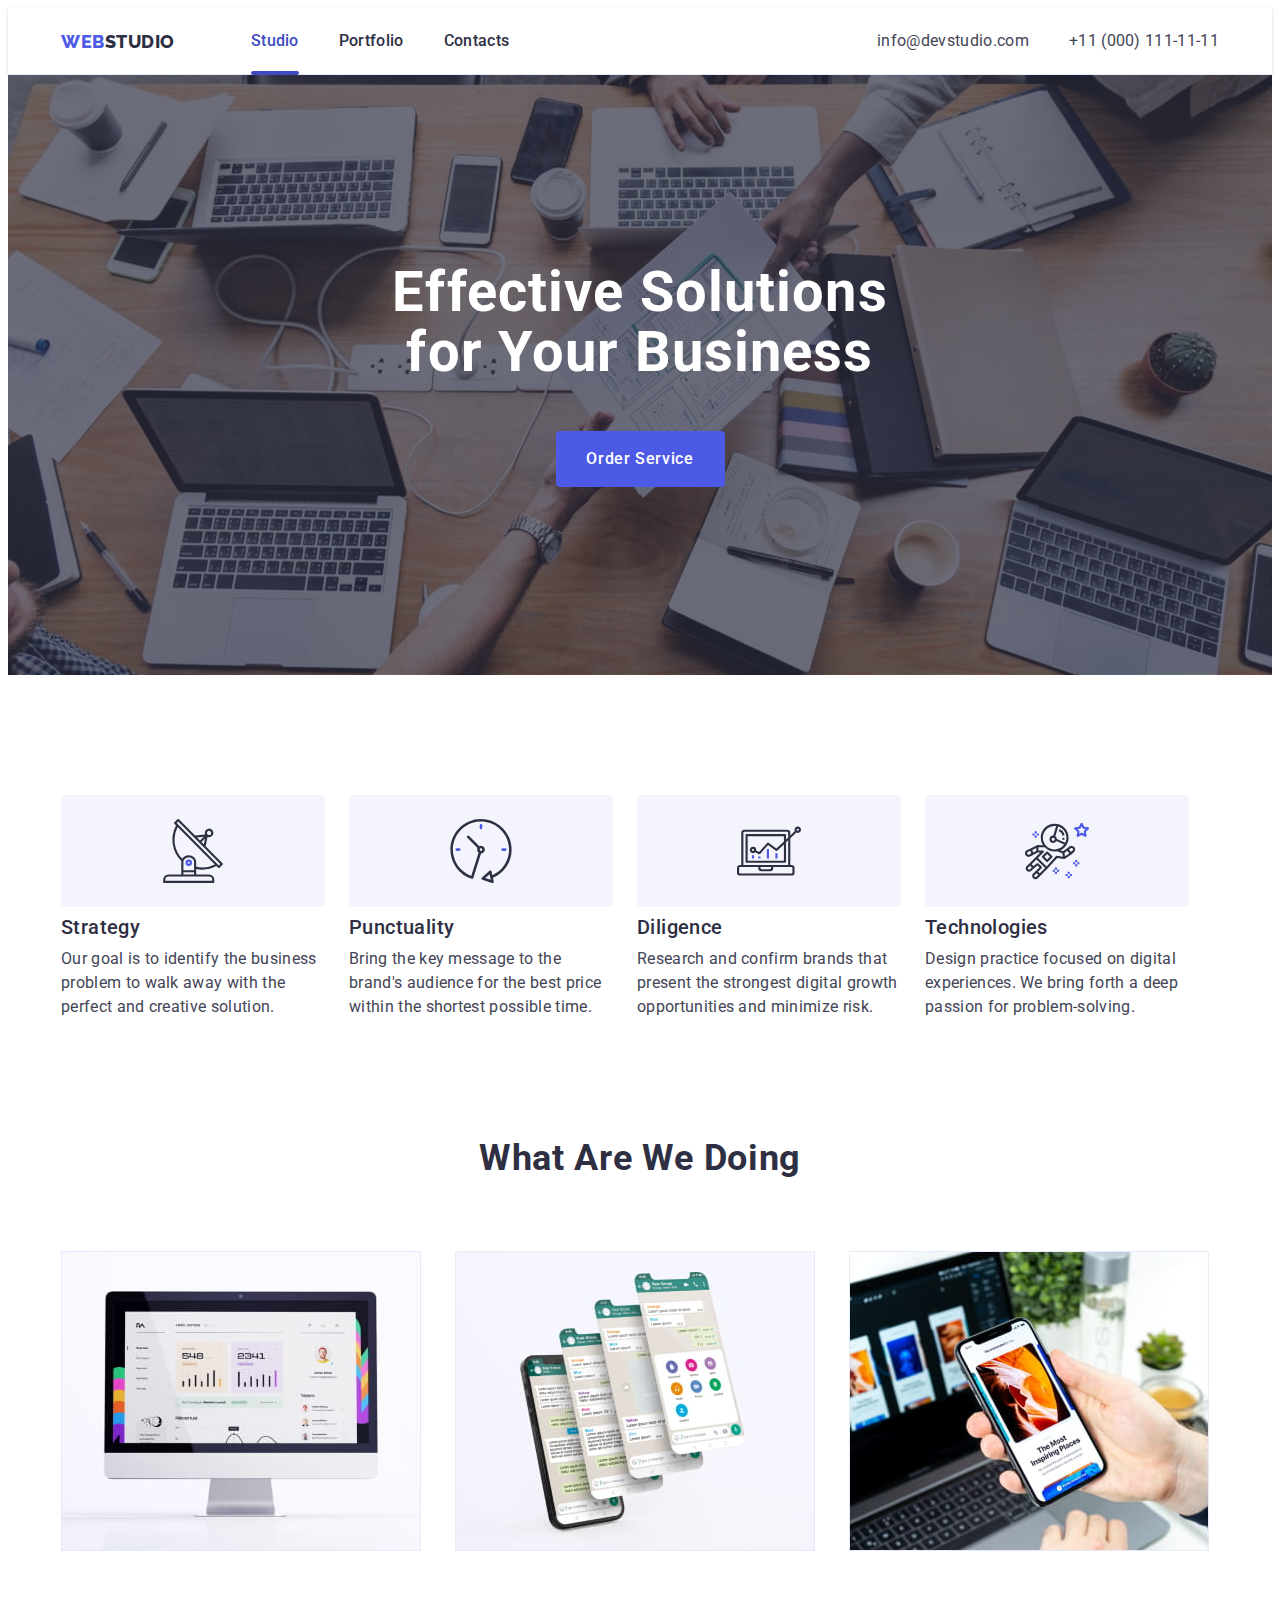
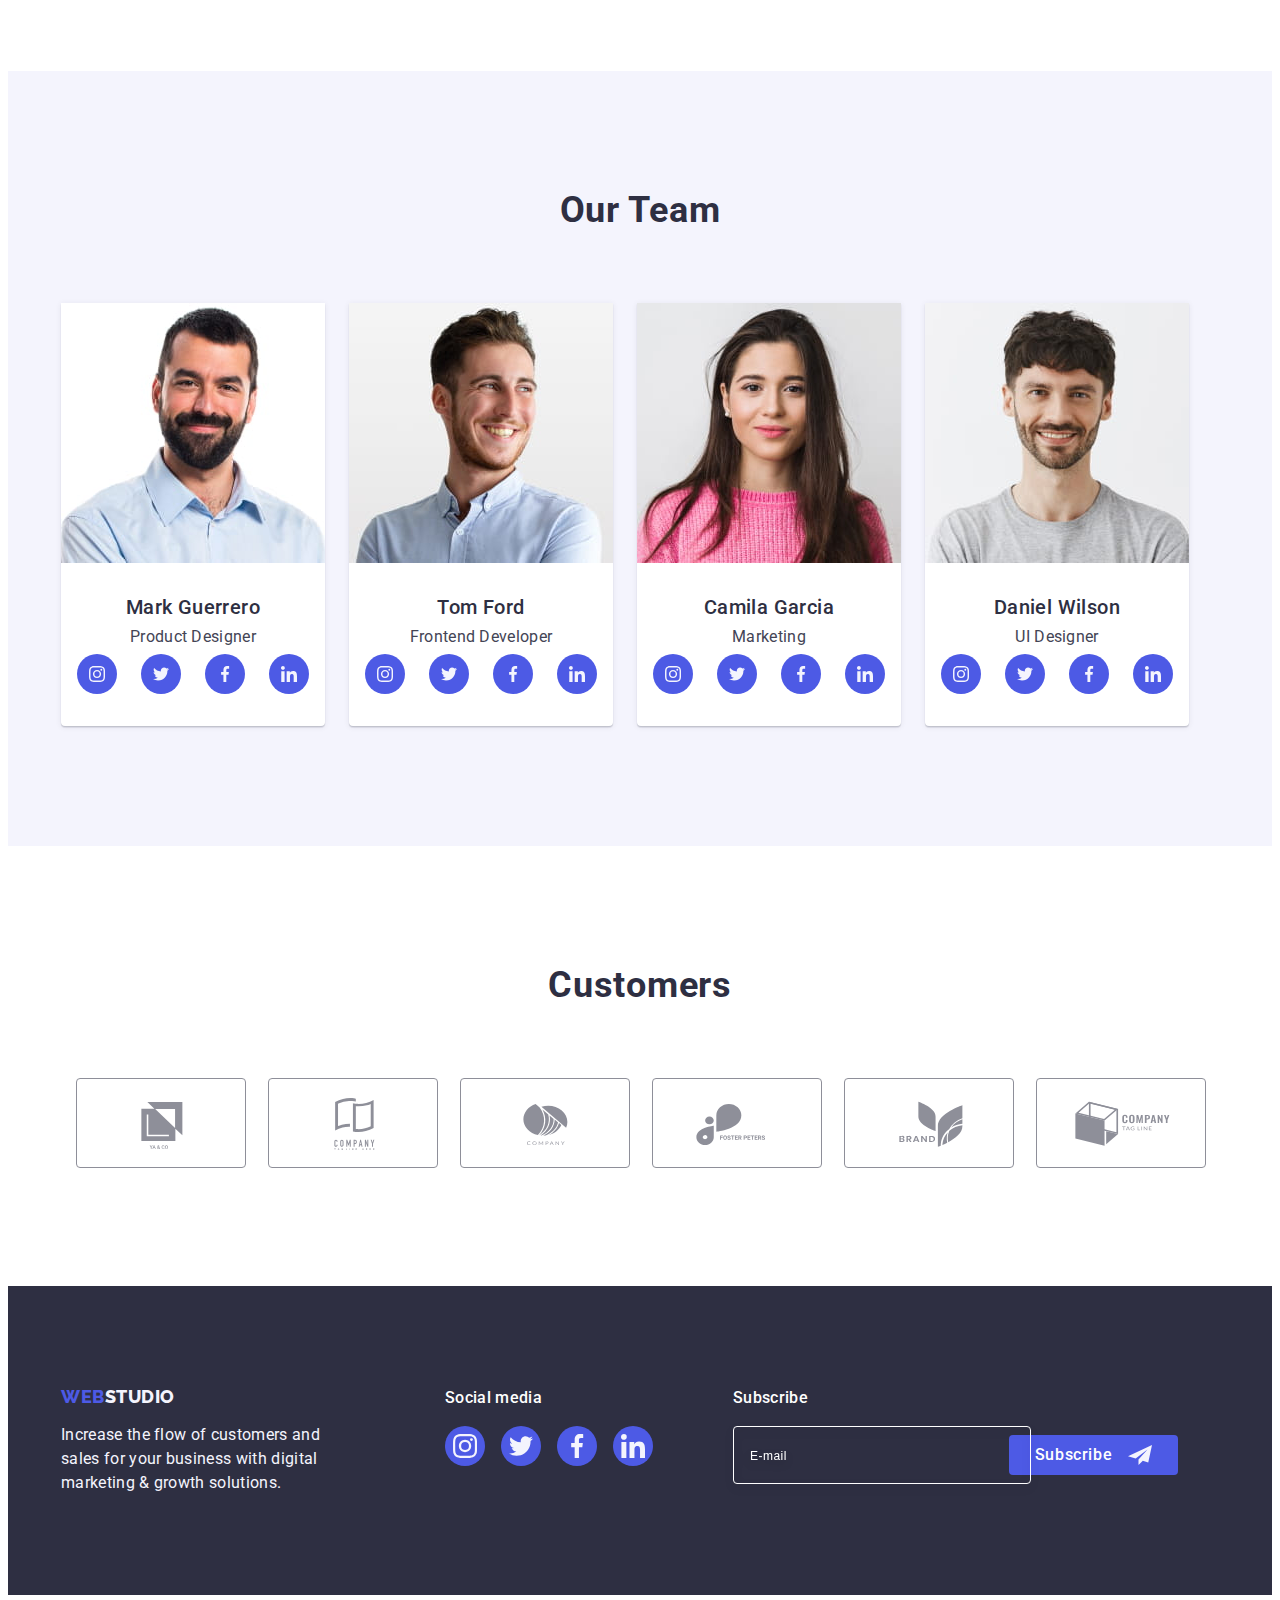
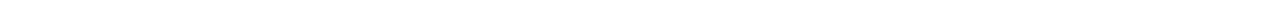
==== index.html @ 71e2ec41 "Initial commit" ====
<!DOCTYPE html>
<html lang="en">
  <head>
    <meta charset="UTF-8" />
    <meta http-equiv="X-UA-Compatible" content="IE=edge" />
    <meta name="viewport" content="width=device-width, initial-scale=1.0" />
    <title>Effective Solutions for Your Business</title>
    <link
      rel="stylesheet"
      href="https://cdnjs.cloudflare.com/ajax/libs/modern-normalize/1.1.0/modern-normalize.min.css"
      integrity="sha512-wpPYUAdjBVSE4KJnH1VR1HeZfpl1ub8YT/NKx4PuQ5NmX2tKuGu6U/JRp5y+Y8XG2tV+wKQpNHVUX03MfMFn9Q=="
      crossorigin="anonymous"
      referrerpolicy="no-referrer"
    />
    <!-- Font styles -->
    <link rel="preconnect" href="https://fonts.googleapis.com" />
    <link rel="preconnect" href="https://fonts.gstatic.com" crossorigin />
    <link
      href="https://fonts.googleapis.com/css2?family=Raleway:wght@800&family=Roboto:wght@400;500;700;900&display=swap"
      rel="stylesheet"
    />
    <!-- Custom styles -->
    <link rel="stylesheet" href="./css/styles.css" />
  </head>
  <body>
    <!-- Header section -->
    <header class="header-page">
      <div class="container site-nav">
        <nav class="header-nav">
          <a href="./index.html" class="header-nav-logo logo link"
            >Web<span class="logo-part">Studio</span></a
          >
          <ul class="header-nav-menu list">
            <li class="item header-nav-item">
              <a href="./index.html" class="active link unit-menu">Studio</a>
            </li>
            <li class="item">
              <a href="./portfolio.html" class="link unit-menu">Portfolio</a>
            </li>
            <li class="item">
              <a href="" class="link unit-menu">Contacts</a>
            </li>
          </ul>
        </nav>
        <address class="unit-info">
          <ul class="list adr-list">
            <li class="item">
              <a href="mailto:info@devstudio.com" class="link unit unit-info-item"
                >info@devstudio.com</a
              >
            </li>
            <li class="item">
              <a href="tel:+110001111111" class="link unit unit-info-item">+11 (000) 111-11-11</a>
            </li>
          </ul>
        </address>
      </div>
    </header>
    <main>
      <!-- Hero section -->
      <section class="hero">
        <div class="container">
          <h1 class="main-header">Effective Solutions for Your Business</h1>
          <button type="button" class="main-btn" data-modal-open>Order Service</button>
        </div>
      </section>
      <!-- Benefits section -->
      <section class="benefits">
        <div class="container">
          <h2 class="subtitle visually-hidden"> Our benefits </h2>
          <ul class="list benefits-list">
            <li class="item">
              <div class="features-box">
                <svg class="benefits-logo" width="64" height="64">
                  <use href="./images/icons.svg#antenna"></use>
                </svg>
              </div>
              <h3 class="benefits-title">Strategy</h3>
              <p class="benefit-unit">
                Our goal is to identify the business problem to walk away with the perfect and
                creative solution.
              </p>
            </li>
            <li class="item">
              <div class="features-box">
                <svg class="benefits-logo" width="64" height="64">
                  <use href="./images/icons.svg#clock"></use>
                </svg>
              </div>
              <h3 class="benefits-title">Punctuality</h3>
              <p class="benefit-unit">
                Bring the key message to the brand's audience for the best price within the shortest
                possible time.
              </p>
            </li>
            <li class="item">
              <div class="features-box">
                <svg class="benefits-logo" width="64" height="64">
                  <use href="./images/icons.svg#diagram"></use>
                </svg>
              </div>
              <h3 class="benefits-title">Diligence</h3>
              <p class="benefit-unit">
                Research and confirm brands that present the strongest digital growth opportunities
                and minimize risk.
              </p>
            </li>
            <li class="item">
              <div class="features-box">
                <svg class="benefits-logo" width="64" height="64">
                  <use href="./images/icons.svg#astronaut"></use>
                </svg>
              </div>
              <h3 class="benefits-title">Technologies</h3>
              <p class="benefit-unit">
                Design practice focused on digital experiences. We bring forth a deep passion for
                problem-solving.
              </p>
            </li>
          </ul>
        </div>
      </section>
      <!-- About section -->
      <section class="about">
        <div class="container">
          <h2 class="subtitle">What are we doing</h2>
          <ul class="list about-list">
            <li class="item">
              <img src="./images/about_section/img1.jpg" alt="Monoblock" width="360" height="300" />
            </li>
            <li class="item">
              <img src="./images/about_section/img2.jpg" alt="Phone" width="360" height="300" />
            </li>
            <li class="item">
              <img src="./images/about_section/img3.jpg" alt="Notebook" width="360" height="300" />
            </li>
          </ul>
        </div>
      </section>
      <!-- Team section -->
      <section class="team">
        <div class="container">
          <h2 class="subtitle">Our Team</h2>
          <ul class="list team-list">
            <li class="team-item">
              <img src="./images/our_team/img1.jpg" alt="Mark Guerrero" width="264" height="260" />
              <div class="team-card">
                <h3 class="photo-name">Mark Guerrero</h3>
                <p class="photo-desc-team">Product Designer</p>
                <ul class="social-list list">
                  <li class="socials-item">
                    <a
                      class="socials-link link"
                      href="https://www.instagram.com/"
                      target="_blank"
                      rel="noopener noreferrer"
                      aria-label="Instagram"
                    >
                      <svg class="team-social-icon" width="16" height="16">
                        <use href="./images/icons.svg#instagram"></use>
                      </svg>
                    </a>
                  </li>
                  <li class="socials-item">
                    <a
                      class="socials-link link"
                      href="https://twitter.com/"
                      target="_blank"
                      rel="noopener noreferrer"
                      aria-label="Twitter"
                    >
                      <svg class="team-social-icon" width="16" height="16">
                        <use href="./images/icons.svg#twitter"></use>
                      </svg>
                    </a>
                  </li>
                  <li class="socials-item">
                    <a
                      class="socials-link link"
                      href="https://www.facebook.com/"
                      target="_blank"
                      rel="noopener noreferrer"
                      aria-label="Facebook"
                    >
                      <svg class="team-social-icon" width="16" height="16">
                        <use href="./images/icons.svg#facebook"></use>
                      </svg>
                    </a>
                  </li>
                  <li class="socials-item">
                    <a
                      class="socials-link link"
                      href="https://www.linkedin.com/"
                      target="_blank"
                      rel="noopener noreferrer"
                      aria-label="Linkedin"
                    >
                      <svg class="team-social-icon" width="16" height="16">
                        <use href="./images/icons.svg#linkedin"></use>
                      </svg>
                    </a>
                  </li>
                </ul>
              </div>
            </li>
            <li class="team-item">
              <img src="./images/our_team/img2.jpg" alt="Tom Ford" width="264" height="260" />
              <div class="team-card">
                <h3 class="photo-name">Tom Ford</h3>
                <p class="photo-desc-team">Frontend Developer</p>
                <ul class="social-list list">
                  <li class="socials-item">
                    <a
                      class="socials-link link"
                      href="https://www.instagram.com/"
                      target="_blank"
                      rel="noopener noreferrer"
                      aria-label="Instagram"
                    >
                      <svg class="team-social-icon" width="16" height="16">
                        <use href="./images/icons.svg#instagram"></use>
                      </svg>
                    </a>
                  </li>
                  <li class="socials-item">
                    <a
                      class="socials-link link"
                      href="https://twitter.com/"
                      target="_blank"
                      rel="noopener noreferrer"
                      aria-label="Twitter"
                    >
                      <svg class="team-social-icon" width="16" height="16">
                        <use href="./images/icons.svg#twitter"></use>
                      </svg>
                    </a>
                  </li>
                  <li class="socials-item">
                    <a
                      class="socials-link link"
                      href="https://www.facebook.com/"
                      target="_blank"
                      rel="noopener noreferrer"
                      aria-label="Facebook"
                    >
                      <svg class="team-social-icon" width="16" height="16">
                        <use href="./images/icons.svg#facebook"></use>
                      </svg>
                    </a>
                  </li>
                  <li class="socials-item">
                    <a
                      class="socials-link link"
                      href="https://www.linkedin.com/"
                      target="_blank"
                      rel="noopener noreferrer"
                      aria-label="Linkedin"
                    >
                      <svg class="team-social-icon" width="16" height="16">
                        <use href="./images/icons.svg#linkedin"></use>
                      </svg>
                    </a>
                  </li>
                </ul>
              </div>
            </li>
            <li class="team-item">
              <img src="./images/our_team/img3.jpg" alt="amila Garcia" width="264" height="260" />
              <div class="team-card">
                <h3 class="photo-name">Camila Garcia</h3>
                <p class="photo-desc-team">Marketing</p>
                <ul class="social-list list">
                  <li class="socials-item">
                    <a
                      class="socials-link link"
                      href="https://www.instagram.com/"
                      target="_blank"
                      rel="noopener noreferrer"
                      aria-label="Instagram"
                    >
                      <svg class="team-social-icon" width="16" height="16">
                        <use href="./images/icons.svg#instagram"></use>
                      </svg>
                    </a>
                  </li>
                  <li class="socials-item">
                    <a
                      class="socials-link link"
                      href="https://twitter.com/"
                      target="_blank"
                      rel="noopener noreferrer"
                      aria-label="Twitter"
                    >
                      <svg class="team-social-icon" width="16" height="16">
                        <use href="./images/icons.svg#twitter"></use>
                      </svg>
                    </a>
                  </li>
                  <li class="socials-item">
                    <a
                      class="socials-link link"
                      href="https://www.facebook.com/"
                      target="_blank"
                      rel="noopener noreferrer"
                      aria-label="Facebook"
                    >
                      <svg class="team-social-icon" width="16" height="16">
                        <use href="./images/icons.svg#facebook"></use>
                      </svg>
                    </a>
                  </li>
                  <li class="socials-item">
                    <a
                      class="socials-link link"
                      href="https://www.linkedin.com/"
                      target="_blank"
                      rel="noopener noreferrer"
                      aria-label="Linkedin"
                    >
                      <svg class="team-social-icon" width="16" height="16">
                        <use href="./images/icons.svg#linkedin"></use>
                      </svg>
                    </a>
                  </li>
                </ul>
              </div>
            </li>
            <li class="team-item">
              <img src="./images/our_team/img4.jpg" alt="Daniel Wilson" width="264" height="260" />
              <div class="team-card">
                <h3 class="photo-name">Daniel Wilson</h3>
                <p class="photo-desc-team">UI Designer</p>
                <ul class="social-list list">
                  <li class="socials-item">
                    <a
                      class="socials-link link"
                      href="https://www.instagram.com/"
                      target="_blank"
                      rel="noopener noreferrer"
                      aria-label="Instagram"
                    >
                      <svg class="team-social-icon" width="16" height="16">
                        <use href="./images/icons.svg#instagram"></use>
                      </svg>
                    </a>
                  </li>
                  <li class="socials-item">
                    <a
                      class="socials-link link"
                      href="https://twitter.com/"
                      target="_blank"
                      rel="noopener noreferrer"
                      aria-label="Twitter"
                    >
                      <svg class="team-social-icon" width="16" height="16">
                        <use href="./images/icons.svg#twitter"></use>
                      </svg>
                    </a>
                  </li>
                  <li class="socials-item">
                    <a
                      class="socials-link link"
                      href="https://www.facebook.com/"
                      target="_blank"
                      rel="noopener noreferrer"
                      aria-label="Facebook"
                    >
                      <svg class="team-social-icon" width="16" height="16">
                        <use href="./images/icons.svg#facebook"></use>
                      </svg>
                    </a>
                  </li>
                  <li class="socials-item">
                    <a
                      class="socials-link link"
                      href="https://www.linkedin.com/"
                      target="_blank"
                      rel="noopener noreferrer"
                      aria-label="Linkedin"
                    >
                      <svg class="team-social-icon" width="16" height="16">
                        <use href="./images/icons.svg#linkedin"></use>
                      </svg>
                    </a>
                  </li>
                </ul>
              </div>
            </li>
          </ul>
        </div>
      </section>
      <!-- Customers section -->
      <section class="customers-section">
        <div class="container">
          <h2 class="customers-subtitle">Customers</h2>
          <ul class="customers-list list">
            <li class="customers-item">
              <a href="" class="customers-item-link">
                <svg class="customers-item-icon" width="104" height="56">
                  <use href="./images/icons.svg#logo1"></use>
                </svg>
              </a>
            </li>
            <li class="customers-item">
              <a href="" class="customers-item-link">
                <svg class="customers-item-icon" width="104" height="56">
                  <use href="./images/icons.svg#logo2"></use>
                </svg>
              </a>
            </li>
            <li class="customers-item">
              <a href="" class="customers-item-link">
                <svg class="customers-item-icon" width="104" height="56">
                  <use href="./images/icons.svg#logo3"></use>
                </svg>
              </a>
            </li>
            <li class="customers-item">
              <a href="" class="customers-item-link">
                <svg class="customers-item-icon" width="104" height="56">
                  <use href="./images/icons.svg#logo4"></use>
                </svg>
              </a>
            </li>
            <li class="customers-item">
              <a href="" class="customers-item-link">
                <svg class="customers-item-icon" width="104" height="56">
                  <use href="./images/icons.svg#logo5"></use>
                </svg>
              </a>
            </li>
            <li class="customers-item">
              <a href="" class="customers-item-link">
                <svg class="customers-item-icon" width="104" height="56">
                  <use href="./images/icons.svg#logo6"></use>
                </svg>
              </a>
            </li>
          </ul>
        </div>
      </section>
    </main>
    <!-- Footer section -->
    <footer class="page-bottom">
      <div class="footer-container container">
        <div class="footer-info">
          <a href="./index.html" class="logo-bottom link"
            >Web<span class="logo-part-bottom">Studio</span></a
          >
          <p class="footer-text">
            Increase the flow of customers and sales for your business with digital marketing &
            growth solutions.
          </p>
        </div>
        <div class="footer-link">
          <p class="footer-social">Social media</p>
          <ul class="footer-social-list list">
            <li class="socials-item">
              <a
                class="socials-link link footer-socials-link"
                href="https://www.instagram.com/"
                target="_blank"
                rel="noopener noreferrer"
                aria-label="Instagram"
              >
                <svg class="team-social-icon" width="24" height="24">
                  <use href="./images/icons.svg#instagram"></use>
                </svg>
              </a>
            </li>
            <li class="socials-item">
              <a
                class="socials-link link footer-socials-link"
                href="https://twitter.com/"
                target="_blank"
                rel="noopener noreferrer"
                aria-label="Twitter"
              >
                <svg class="team-social-icon" width="24" height="24">
                  <use href="./images/icons.svg#twitter"></use>
                </svg>
              </a>
            </li>
            <li class="socials-item">
              <a
                class="socials-link link footer-socials-link"
                href="https://www.facebook.com/"
                target="_blank"
                rel="noopener noreferrer"
                aria-label="Facebook"
              >
                <svg class="team-social-icon" width="24" height="24">
                  <use href="./images/icons.svg#facebook"></use>
                </svg>
              </a>
            </li>
            <li class="socials-item">
              <a
                class="socials-link link footer-socials-link"
                href="https://www.linkedin.com/"
                target="_blank"
                rel="noopener noreferrer"
                aria-label="Linkedin"
              >
                <svg class="team-social-icon" width="24" height="24">
                  <use href="./images/icons.svg#linkedin"></use>
                </svg>
              </a>
            </li>
          </ul>
        </div>

        <form class="subscription-form" name="subscription-form">
          <strong class="subscription-form-title subtitle">Subscribe</strong>
          <div class="subscription-form-group" role="group">
            <label class="subscription-form-label">
              <input
                class="subscription-form-input"
                type="email"
                name="email"
                required
                placeholder="E-mail"
              />
            </label>

            <button class="subscription-btn main-btn" type="submit">
              Subscribe
              <svg class="subscription-form-icon" width="24" height="24">
                <use href="./images/icons.svg#send"></use>
              </svg>
            </button>
          </div>
        </form>
      </div>
    </footer>

    <!-- Modal window -->
    <div class="backdrop is-hidden" data-modal>
      <div class="modal">
        <button type="button" class="modal-close-btn" data-modal-close>
          <svg class="modal-close-icon" width="8" height="8">
            <use href="./images/icons.svg#close-icon"></use>
          </svg>
        </button>

        <strong class="modal-title">Leave your contacts and we will call you back</strong>
        <form class="modal-form form" name="modal_form">
          <label class="form-label" for="modal_name"
            ><span class="form-label-title">Name</span></label
          >
          <div class="form-wrapper">
            <input class="form-field" type="text" name="modal_name" id="modal_name" />
            <svg class="form-icon" width="18" height="24">
              <use href="./images/icons.svg#name"></use>
            </svg>
          </div>

          <label class="form-label" for="modal_phone"
            ><span class="form-label-title">Phone</span></label
          >
          <div class="form-wrapper">
            <input class="form-field" type="text" name="modal_phone" id="modal_phone" />
            <svg class="form-icon" width="18" height="24">
              <use href="./images/icons.svg#phone"></use>
            </svg>
          </div>

          <label class="form-label" for="modal_email"
            ><span class="form-label-title">Email</span></label
          >
          <div class="form-wrapper">
            <input class="form-field" type="text" name="modal_email" id="modal_email" />
            <svg class="form-icon" width="18" height="24">
              <use href="./images/icons.svg#email"></use>
            </svg>
          </div>

          <label class="form-label-comment" for="modal_comment"
            ><span class="form-label-title">Comment</span>
            <textarea
              class="form-comment"
              name="modal_comment"
              id="modal_comment"
              rows="6"
              placeholder="Text input"
            ></textarea>
          </label>

          <label class="form-aggrement">
            <input class="form-check-input visually-hidden" type="checkbox" />
            <svg class="register-form-icons" width="16" height="16">
              <use class="icon-checked" href="./images/icons.svg#checkbox-checked"></use>
              <use class="icon-unchecked" href="./images/icons.svg#checkbox-unchecked"></use>
            </svg>
            <span class="form-aggrement-text"
              >I accept the terms and conditions of the
              <a class="checkbox-link" href="">Privacy Policy</a></span
            >
          </label>
          <button class="main-btn" type="submit">Send</button>
        </form>
      </div>
    </div>
    <script src="./js/modal.js"></script>
  </body>
</html>
---- css/styles.css ----
:root {
  /* Fonts */
  --primary-font: 'Roboto', sans-serif;
  --secondary-font: 'Raleway', sans-serif;

  /* Color */
  --main-txt-cl: #434455;
  --subtitle-cl: #2e2f42;
  --logo-part-cl: #4d5ae5;
  --main-bg-cl: #fff;
  --supporting-bg-cl: #2e2f42;
  --secondary-bg-cl: #f4f4fd;
  --main-header-cl: #fff;
  --accent-txt-cl: #404bbf;
  --secondary-fon-color: #e7e9fc;
  --secondary-icon-color: #31d0aa;
  --gray-icon: #8e8f99;
  --modal-bg-cl: #fcfcfc;

  --anim-fast: 250ms cubic-bezier(0.4, 0, 0.2, 1) 0ms;

  --header-idx: 10;
  --modal-idx: 100;
}

h1,
h2,
h3,
h4,
h5,
h6,
p {
  margin: 0;
}

img {
  display: block;
  max-width: 100%;
}
/* Base styles */
body {
  font-family: 'Roboto', sans-serif;
  font-size: 16px;
  line-height: 1.5;
  letter-spacing: 0.02em;

  color: var(--main-txt-cl);
  background-color: var(--main-bg-cl);
}

.container {
  max-width: 1158px;
  padding: 0 15px;
  margin: 0 auto;
}

/* Header */
.header-page {
  line-height: calc(16 / 14);
  width: 100%;
  border-bottom: 1px solid var(--secondary-fon-color);
  box-shadow: 0px 2px 1px rgba(46, 47, 66, 0.08), 0px 1px 1px rgba(46, 47, 66, 0.16),
    0px 1px 6px rgba(46, 47, 66, 0.08);
}

.site-nav {
  display: flex;
  justify-content: space-between;
}

.header-nav {
  display: flex;
  align-items: center;
  margin-right: 332px;
}

.link {
  text-decoration: none;
}

.header-nav-logo {
  display: block;
  margin-right: 76px;
}

.header-nav-menu {
  display: flex;
}

/* Logo */
.logo {
  display: inline-block;
  text-transform: uppercase;
  font-family: var(--secondary-font);
  font-weight: 800;
  font-size: 18px;
  line-height: 1.17;
  align-items: center;
  letter-spacing: 0.03em;
  color: var(--logo-part-cl);
}

.logo-bottom {
  display: inline-block;
  text-transform: uppercase;
  font-family: var(--secondary-font);
  font-weight: 800;
  font-size: 18px;
  line-height: 1.17;
  align-items: center;
  letter-spacing: 0.03em;
  color: var(--logo-part-cl);
  margin-bottom: 16px;
}
.logo-part {
  color: var(--subtitle-cl);
}

.logo-part-bottom {
  display: inline-block;

  text-transform: uppercase;
  font-family: 'Raleway', sans-serif;
  font-weight: 800;
  font-size: 18px;
  line-height: 1.17;
  letter-spacing: 0.03em;
  color: var(--secondary-bg-cl);
}

/* Main content */
.hero {
  max-width: 1440px;
  margin: auto;
  margin-right: auto;
  padding: 188px 0;
  text-align: center;
  background-color: var(--supporting-bg-cl);
  background-image: linear-gradient(rgba(46, 47, 66, 0.7), rgba(46, 47, 66, 0.7)),
    url(../images/hero/peopleoffice.jpg);
  background-repeat: no-repeat;
  background-position: center;
  background-size: cover;
}

.team {
  padding-top: 120px;
  padding-bottom: 120px;
  background-color: var(--secondary-bg-cl);
}

.page-bottom {
  padding-top: 100px;
  padding-bottom: 100px;
  background-color: var(--supporting-bg-cl);
  color: var(--secondary-bg-cl);
}

/* Menu */
.unit-menu {
  font-weight: 500;
  line-height: 1.5;
  color: var(--subtitle-cl);
  text-decoration: none;
  padding-top: 24px;
  padding-bottom: 24px;
  position: relative;
  transition: color var(--anim-fast);
}

.active {
  color: var(--accent-txt-cl);
}

.active::after {
  content: '';
  display: inline-block;
  position: absolute;
  width: 100%;
  height: 4px;
  left: 0px;
  border-radius: 2px;
  bottom: 0;
  background: var(--accent-txt-cl);
  bottom: -1px;
}

.unit-info {
  text-decoration: none;
  color: inherit;
  font-style: normal;
}

.unit-info-item {
  text-decoration: none;
  color: inherit;
  transition: color var(--anim-fast);
}

.unit-info-item:hover,
.unit-info-item:focus,
.unit-menu:hover,
.unit-menu:focus {
  color: var(--accent-txt-cl);
}

/* Benefits */
.benefit-unit {
  width: 264px;
  font-size: 16px;
}

/* Buttons */
.main-btn {
  display: block;
  margin: 0 auto;

  font-family: 'Roboto', sans-serif;
  font-style: normal;
  font-weight: 500;
  font-size: 16px;
  line-height: 1.5;
  letter-spacing: 0.04em;

  background-color: var(--logo-part-cl);
  color: var(--main-bg-cl);

  min-width: 169px;
  height: 56px;
  border: none;
  border-radius: 4px;
  cursor: pointer;
  transition: background-color var(--anim-fast);
}

.main-btn:hover,
.main-btn:focus {
  background-color: var(--accent-txt-cl);
  box-shadow: 0px 4px 4px rgba(0, 0, 0, 0.15);
}

.filter-btn {
  padding: 12px 24px;
  font-family: inherit;
  cursor: pointer;
  background-color: var(--secondary-bg-cl);
  font-weight: 500;
  font-size: 16px;
  line-height: 1.5;
  align-items: center;
  text-align: center;
  letter-spacing: 0.04em;
  color: var(--logo-part-cl);
  border: 1px solid var(--secondary-fon-color);
  border-radius: 4px;
  transition: background-color var(--anim-fast), color var(--anim-fast),
    border-color var(--anim-fast), box-shadow var(--anim-fast);
}

.filter-btn:hover,
.filter-btn:focus,
.filter-btn:active {
  border: 1px solid transparent;
  background-color: var(--accent-txt-cl);
  color: var(--main-bg-cl);
  box-shadow: 0px 3px 1px rgba(0, 0, 0, 0.1), 0px 2px 1px rgba(0, 0, 0, 0.08),
    0px 2px 2px rgba(0, 0, 0, 0.12);
}

.list {
  list-style: none;
  padding: 0;
  margin: 0;
}

/* Main content */

.main-header {
  max-width: 496px;
  margin: 0 auto 48px;
  font-weight: 700;
  font-size: 56px;
  line-height: 1.07;
  text-align: center;
  letter-spacing: 0.02em;
  color: var(--main-header-cl);
}

.subtitle {
  margin-bottom: 72px;
  font-weight: 700;
  font-size: 36px;
  line-height: 1.11;
  text-align: center;
  letter-spacing: 0.02em;
  text-transform: capitalize;
  color: var(--subtitle-cl);
}
.benefits-title {
  margin-bottom: 8px;
  font-weight: 500;
  font-size: 20px;
  line-height: 1.2;
  letter-spacing: 0.02em;
  color: var(--subtitle-cl);
}

/* Team */

.photo-name {
  margin-bottom: 8px;
  font-weight: 500;
  font-size: 20px;
  line-height: 1.2;
  text-align: center;
  letter-spacing: 0.02em;
  color: var(--subtitle-cl);
}

.photo-desc-team {
  text-align: center;
  margin-bottom: 8px;
}

/* Footer */
.footer-text {
  width: 264px;
  color: #f4f4fd;
  font-size: 16px;
  line-height: 1.5;
  letter-spacing: 0.02em;
}

/* Portfolio */
.portfolio-photo-title {
  color: #2e2f42;
  font-weight: 500;
  font-size: 20px;
  line-height: 1.2;
  letter-spacing: 0.02em;
  margin-bottom: 8px;
}
.portfolio-photo-type {
  font-size: 16px;
  line-height: 1.5;
  letter-spacing: 0.02em;
  color: var(--main-txt-cl);
}

.portfolio-thumb {
  position: relative;
  overflow: hidden;
}

/* Overlay */

.overlay-text {
  position: absolute;
  top: 0;
  left: 0;

  height: 100%;
  width: 100%;
  padding: 40px 32px;
  color: var(--secondary-bg-cl);
  font-size: 16px;
  line-height: calc(24 / 16);
  letter-spacing: 0.02em;
  background-color: var(--logo-part-cl);
  transform: translateY(100%);
  transition: transform var(--anim-fast);
}

.portfolio-link:focus .overlay-text,
.portfolio-link:hover .overlay-text {
  transform: translateY(0%);
}

/* .header-nav-item {
  position: relative;
} */

.header-nav-menu .item:not(:last-child) {
  margin-right: 40px;
}
.header-nav-menu.link {
  font-weight: 500;
}
.adr-list {
  display: flex;
}

.adr-list .link {
  display: block;
  padding-top: 24px;
  padding-bottom: 24px;
}

.benefits {
  padding: 120px 0;
}

.benefits-list {
  display: flex;
  /* gap: 24px; */
}

.benefits-list .item:not(:last-child) {
  margin-right: 24px;
}

.benefits-list .item {
  width: calc((100% -72px) / 4);
}

.about {
  padding-bottom: 120px;
}

.about-list {
  display: flex;
  gap: 24px;
}

.about-list .item {
  width: calc((100% - 48px) / 3);
}

.team-list {
  display: flex;
  gap: 24px;
}

.team-item {
  width: 264px;
  background-color: var(--main-bg-cl);

  box-shadow: 0px 1px 6px rgba(46, 47, 66, 0.08), 0px 1px 1px rgba(46, 47, 66, 0.16),
    0px 2px 1px rgba(46, 47, 66, 0.08);
  border-radius: 0px 0px 4px 4px;
}

.team-card {
  padding-top: 32px;
  padding-bottom: 32px;
  font-size: 16px;
  line-height: 1.2;
  letter-spacing: 0.02em;
  text-align: center;

  color: var(--primary-text-color);
}

.logo-footer {
  display: inline-block;
  margin-bottom: 16px;
  text-transform: uppercase;
  font-family: 'Raleway', sans-serif;
  font-weight: 800;
  font-size: 18px;
  line-height: 1.17;
  letter-spacing: 0.03em;
  color: var(--logo-part-cl);
}

.portfolio {
  padding-top: 96px;
  padding-bottom: 120px;
}

.filter-list {
  display: flex;
  justify-content: center;
  gap: 24px;
  margin-bottom: 72px;
}

.works-list {
  display: flex;
  flex-wrap: wrap;
  column-gap: 24px;
  row-gap: 48px;
}

.works-list > .item {
  width: calc((100% - 48px) / 3);
}

.works-info {
  padding: 32px 16px;
  border: 1px solid var(--secondary-fon-color);
  border-top: none;

  background-color: var(--main-header-cl);
}

.adr-list .item:not(:last-child) {
  margin-right: 40px;
}

.visually-hidden {
  position: absolute;
  white-space: nowrap;
  width: 1px;
  height: 1px;
  overflow: hidden;
  border: 0;
  padding: 0;
  clip: rect(0 0 0 0);
  clip-path: inset(50%);
  margin: -1px;
}

.features-box {
  display: flex;
  align-items: center;
  justify-content: center;
  width: 100%;
  height: 112px;
  background-color: var(--secondary-bg-cl);
  margin-bottom: 8px;
  border-radius: 4px;
}

.socials-item {
  width: 40px;
  height: 40px;
}

.socials-link {
  display: flex;
  align-items: center;
  justify-content: center;
  width: 100%;
  height: 100%;
  border-radius: 50%;
  background-color: var(--logo-part-cl);
  transition: background-color var(--anim-fast);
}

.socials-link:hover,
.socials-link:focus {
  background-color: var(--accent-txt-cl);
}

.team-social-icon {
  fill: var(--secondary-bg-cl);
}

.social-list {
  display: flex;
  gap: 24px;
  justify-content: center;
}

.footer-social {
  font-weight: 500;
  font-size: 16px;
  line-height: calc(24 / 16);
  letter-spacing: 0.02em;
  color: var(--main-bg-cl);
  margin-bottom: 16px;
}

.footer-container {
  display: flex;
  align-items: baseline;
}

.footer-info {
  margin-right: 120px;
}

.customers-section {
  padding-top: 120px;
  padding-bottom: 120px;
}

.customers-item-icon {
  fill: currentColor;
  transition: fill var(--anim-fast);
}

.customers-item-icon:hover,
.customers-item-icon:focus {
  fill: currentColor;
}

.customers-list {
  display: flex;
  justify-content: center;
  gap: 24px;
}

.customers-item {
  width: 168px;
  height: 88px;
}

.customers-item-link {
  display: flex;
  align-items: center;
  justify-content: center;
  width: 100%;
  height: 100%;
  border-style: solid;
  border-width: 1px;
  border-color: var(--gray-icon);
  border-radius: 4px;
  color: var(--gray-icon);
  transition: border-color var(--anim-fast), color var(--anim-fast);
}

.customers-item-link:hover,
.customers-item-link:focus {
  border-color: var(--accent-txt-cl);
  color: var(--accent-txt-cl);
}

.customers-subtitle {
  line-height: 1.1;
  margin-bottom: 72px;
  font-weight: 700;
  font-size: 36px;
  text-align: center;
  letter-spacing: 0.02em;
  text-transform: capitalize;
  color: var(--subtitle-cl);
}

.footer-socials-link {
  background-color: var(--logo-part-cl);
  transition: background-color var(--anim-fast);
}

.footer-socials-link:hover,
.footer-socials-link:focus {
  background-color: var(--secondary-icon-color);
}
.footer-social-list {
  display: flex;
  gap: 16px;
  justify-content: center;
}

.portfolio-link {
  display: block;
  transition: box-shadow var(--anim-fast);
}

.portfolio-link:hover,
.portfolio-link:focus {
  box-shadow: 0px 1px 6px rgba(46, 47, 66, 0.08), 0px 1px 1px rgba(46, 47, 66, 0.16),
    0px 2px 1px rgba(46, 47, 66, 0.08);
}

/* Modal window */
.backdrop {
  position: fixed;
  top: 0;
  left: 0;
  width: 100%;
  height: 100%;
  background-color: rgba(46, 47, 66, 0.4);
  transition: opacity var(--anim-fast), visibility var(--anim-fast);
}

.backdrop.is-hidden {
  opacity: 0;
  z-index: var(--modal-idx);
  pointer-events: none;
  visibility: hidden;
}

.modal {
  position: absolute;
  width: 408px;
  padding: 72px 24px 24px 24px;
  min-height: 584px;
  background-color: var(--modal-bg-cl);
  border-radius: 4px;
  top: calc(50%);
  left: calc(50%);
  transform: translate(-50%, -50%);
  box-shadow: 0px 1px 1px rgba(0, 0, 0, 0.14), 0px 1px 3px rgba(0, 0, 0, 0.12),
    0px 2px 1px rgba(0, 0, 0, 0.2);
  transition: transform var(--anim-fast);
}

.modal-close-btn {
  position: absolute;
  top: 24px;
  right: 24px;
  width: 24px;
  height: 24px;
  padding: 0;

  display: flex;
  align-items: center;
  justify-content: center;

  border-radius: 50%;
  border: 1px solid rgba(0, 0, 0, 0.1);
  background-color: var(--secondary-fon-color);

  cursor: pointer;
  transition: background-color var(--anim-fast), border var(--anim-fast);
}

.modal-close-btn:focus,
.modal-close-btn:hover {
  background-color: var(--accent-txt-cl);
  border: none;
}

.modal-close-icon {
  transition: fill var(--anim-fast);
}

.modal-close-btn:focus .modal-close-icon,
.modal-close-btn:hover .modal-close-icon {
  fill: var(--main-bg-cl);
}

.modal-title {
  display: block;
  margin-bottom: 10px;
  font-weight: 500;
  font-size: 16px;
  line-height: calc(24 / 16);
  text-align: center;
  color: var(--subtitle-cl);
}

.form-label {
  display: block;
  font-size: 12px;
  margin-bottom: 4px;
  line-height: calc(14 / 12);
  color: var(--gray-icon);
}

.form-label-comment {
  display: block;
  font-size: 12px;
  margin-bottom: 16px;
  line-height: calc(14 / 12);
  color: var(--gray-icon);
}

.form-wrapper {
  position: relative;
  margin-bottom: 8px;
}

.form-field {
  width: 100%;
  height: 40px;
  outline-color: transparent;
  border-radius: 4px;
  border: 1px solid rgba(46, 47, 66, 0.4);
  padding: 0;
  font-size: 12px;
  transition: outline var(--anim-fast);
  padding-left: 38px;
  cursor: pointer;
  line-height: calc(14 / 12);
  letter-spacing: 0.04em;
}

.form-comment {
  display: block;
  width: 100%;
  height: 120px;
  resize: none;
  border-radius: 4px;
  padding: 8px 6px 8px 6px;
  font-size: 12px;
  outline: transparent;
  line-height: calc(14 / 12);
  letter-spacing: 0.04em;
  cursor: pointer;
}

.form-field:focus,
.form-comment:focus {
  outline: 1px solid var(--logo-part-cl);
}

.form-icon {
  position: absolute;
  top: 50%;
  left: 16px;
  transform: translateY(-50%);
  fill: var(--subtitle-cl);
  transition: fill var(--anim-fast);
  pointer-events: none;
}

.form-field:hover + .form-icon,
.form-field:focus + .form-icon {
  fill: var(--logo-part-cl);
}

.form-label-title {
  display: block;
  margin-bottom: 4px;
  font-size: 12px;
  margin-bottom: 4px;
  line-height: calc(14 / 12);
  letter-spacing: 0.01em;
}

.form-comment::placeholder {
  color: rgba(46, 47, 66, 0.4);
}

.form-aggrement-text {
  font-size: 12px;
  line-height: calc(14 / 12);
  letter-spacing: 0.04em;
  color: var(--gray-icon);
}

.subscription-form-title {
  display: block;
  color: var(--main-bg-cl);
  margin-bottom: 16px;
  text-align: left;
  font-size: 16px;
  font-weight: 500;
  line-height: calc(24 / 16);
}
.subscription-form-group {
  display: flex;
  align-items: center;
  justify-content: center;
  gap: 12px;
}

.subscription-form-label {
  display: block;
  width: 264px;
}
.subscription-form-input {
  width: 100%;
  height: 40px;
  background-color: transparent;
  border: 1px solid var(--main-bg-cl);
  filter: drop-shadow(0px 4px 4px rgba(0, 0, 0, 0.15));
  border-radius: 4px;

  padding: 8px 16px;

  font-size: 16px;
  line-height: calc(20 / 16);
  letter-spacing: 0.03em;
  color: var(--main-bg-cl);
}

.footer-link {
  margin-right: 80px;
}

.subscription-form-input::placeholder {
  font-size: 12px;
  line-height: calc(24 / 12);
  display: flex;
  align-items: center;
  color: var(--main-bg-cl);
}

.subscription-btn {
  display: flex;
  align-items: center;
  justify-content: center;
  gap: 16px;
  width: 165px;
  height: 40px;
}

.subscription-form-icon {
  fill: var(--secondary-bg-cl);
}

.form-aggrement {
  display: flex;
  align-items: center;
  margin-bottom: 24px;
  gap: 8px;
}

.checkbox-link {
  color: var(--logo-part-cl);
}

.icon-checked {
  opacity: 0;
  transition: opacity var(--anim-fast);
}

.icon-unchecked {
  fill: var(--gray-icon);
  opacity: 1;
  transition: opacity var(--anim-fast);
}

.form-check-input:checked + .register-form-icons .icon-checked {
  opacity: 1;
}

.form-check-input:checked + .register-form-icons .icon-unchecked {
  opacity: 0;
}
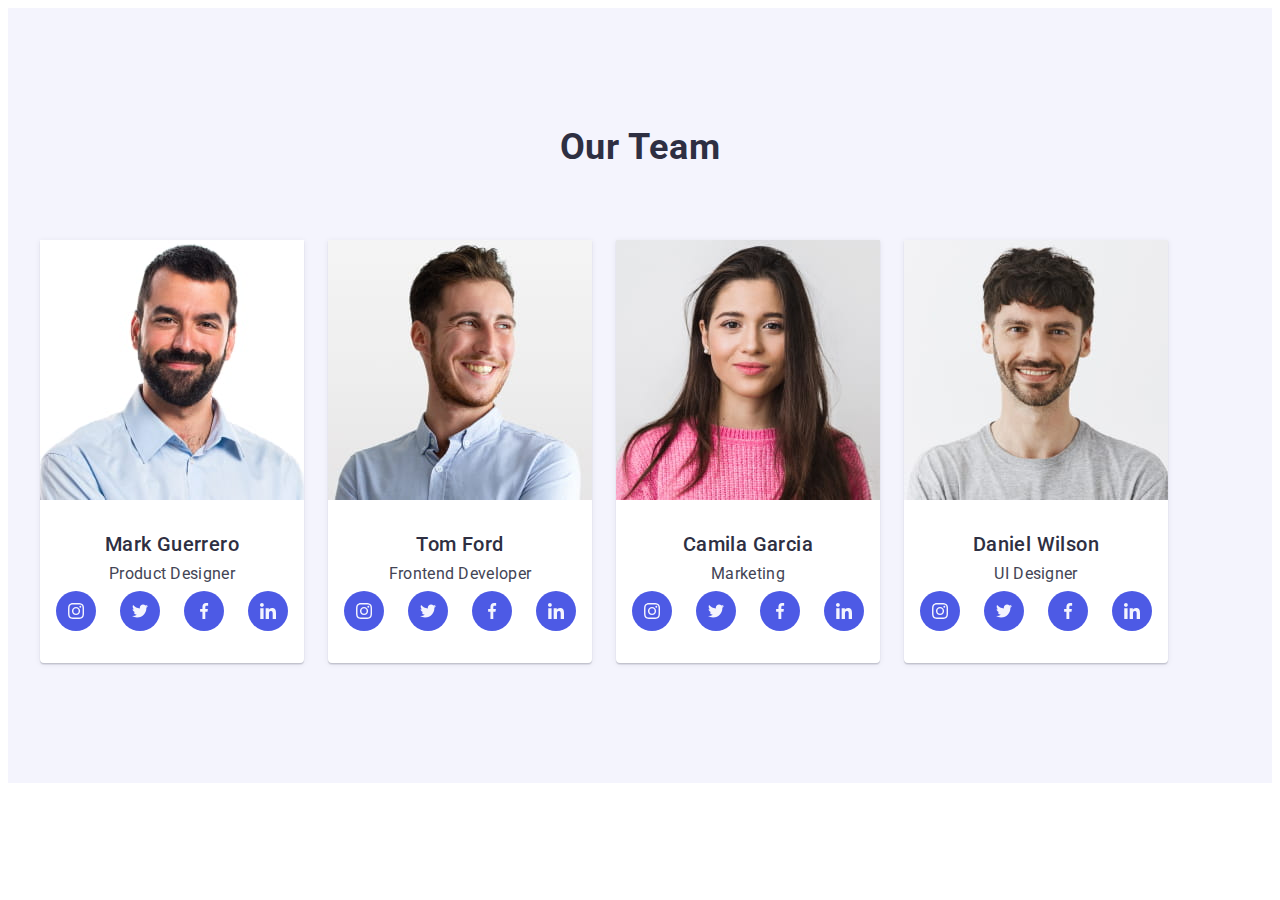
==== commit 86d1855c: "up2" ====
--- a/index.html
+++ b/index.html
@@ -24,7 +24,7 @@
   </head>
   <body>
     <!-- Header section -->
-    <header class="header-page">
+    <!-- <header class="header-page">
       <div class="container site-nav">
         <nav class="header-nav">
           <a href="./index.html" class="header-nav-logo logo link"
@@ -55,17 +55,17 @@
           </ul>
         </address>
       </div>
-    </header>
+    </header> -->
     <main>
       <!-- Hero section -->
-      <section class="hero">
+      <!-- <section class="hero">
         <div class="container">
           <h1 class="main-header">Effective Solutions for Your Business</h1>
           <button type="button" class="main-btn" data-modal-open>Order Service</button>
         </div>
-      </section>
+      </section> -->
       <!-- Benefits section -->
-      <section class="benefits">
+      <!-- <section class="benefits">
         <div class="container">
           <h2 class="subtitle visually-hidden"> Our benefits </h2>
           <ul class="list benefits-list">
@@ -119,9 +119,9 @@
             </li>
           </ul>
         </div>
-      </section>
+      </section> -->
       <!-- About section -->
-      <section class="about">
+      <!-- <section class="about">
         <div class="container">
           <h2 class="subtitle">What are we doing</h2>
           <ul class="list about-list">
@@ -136,9 +136,9 @@
             </li>
           </ul>
         </div>
-      </section>
+      </section> -->
       <!-- Team section -->
-      <section class="team">
+      <section class="team section">
         <div class="container">
           <h2 class="subtitle">Our Team</h2>
           <ul class="list team-list">
@@ -390,7 +390,7 @@
         </div>
       </section>
       <!-- Customers section -->
-      <section class="customers-section">
+      <!-- <section class="customers-section">
         <div class="container">
           <h2 class="customers-subtitle">Customers</h2>
           <ul class="customers-list list">
@@ -438,10 +438,10 @@
             </li>
           </ul>
         </div>
-      </section>
+      </section> -->
     </main>
     <!-- Footer section -->
-    <footer class="page-bottom">
+    <!-- <footer class="page-bottom">
       <div class="footer-container container">
         <div class="footer-info">
           <a href="./index.html" class="logo-bottom link"
@@ -532,7 +532,7 @@
           </div>
         </form>
       </div>
-    </footer>
+    </footer> -->
 
     <!-- Modal window -->
     <div class="backdrop is-hidden" data-modal>
--- a/css/styles.css
+++ b/css/styles.css
@@ -21,6 +21,66 @@
 
   --header-idx: 10;
   --modal-idx: 100;
+
+  --indent-hor: 24px;
+  --indent-vert: 72px;
+}
+
+.visually-hidden {
+  position: absolute;
+  white-space: nowrap;
+  width: 1px;
+  height: 1px;
+  overflow: hidden;
+  border: 0;
+  padding: 0;
+  clip: rect(0 0 0 0);
+  clip-path: inset(50%);
+  margin: -1px;
+}
+
+.header-page {
+  line-height: calc(16 / 14);
+  width: 100%;
+  border-bottom: 1px solid var(--secondary-fon-color);
+  box-shadow: 0px 2px 1px rgba(46, 47, 66, 0.08), 0px 1px 1px rgba(46, 47, 66, 0.16),
+    0px 1px 6px rgba(46, 47, 66, 0.08);
+}
+
+.section {
+  padding: 96px 0;
+  /* padding: 120px 0; */
+}
+
+@media only screen and (min-width: 1200px) {
+  .section {
+    padding: 120px 0;
+  }
+}
+
+.container {
+  /* Basic styles */
+  min-width: 320px;
+  max-width: 396px;
+  padding: 0 16px;
+  margin: 0 auto;
+  /* max-width: 1158px;
+ 
+  */
+}
+
+/* Tablet screen */
+@media only screen and (min-width: 768px) {
+  .container {
+    max-width: 768px;
+  }
+}
+/* Desktop screen */
+@media only screen and (min-width: 1200px) {
+  .container {
+    max-width: 1200px;
+    padding: 0 15px;
+  }
 }
 
 h1,
@@ -48,20 +108,7 @@
   background-color: var(--main-bg-cl);
 }
 
-.container {
-  max-width: 1158px;
-  padding: 0 15px;
-  margin: 0 auto;
-}
-
 /* Header */
-.header-page {
-  line-height: calc(16 / 14);
-  width: 100%;
-  border-bottom: 1px solid var(--secondary-fon-color);
-  box-shadow: 0px 2px 1px rgba(46, 47, 66, 0.08), 0px 1px 1px rgba(46, 47, 66, 0.16),
-    0px 1px 6px rgba(46, 47, 66, 0.08);
-}
 
 .site-nav {
   display: flex;
@@ -144,8 +191,6 @@
 }
 
 .team {
-  padding-top: 120px;
-  padding-bottom: 120px;
   background-color: var(--secondary-bg-cl);
 }
 
@@ -267,12 +312,6 @@
     0px 2px 2px rgba(0, 0, 0, 0.12);
 }
 
-.list {
-  list-style: none;
-  padding: 0;
-  margin: 0;
-}
-
 /* Main content */
 
 .main-header {
@@ -428,7 +467,27 @@
 
 .team-list {
   display: flex;
-  gap: 24px;
+  flex-wrap: wrap;
+  gap: 72px;
+}
+
+@media only screen and (min-width: 768px) {
+  .team-list {
+    column-gap: 24px;
+    row-gap: 64px;
+  }
+}
+
+@media only screen and (min-width: 1200px) {
+  .team-list {
+    gap: 24px;
+  }
+}
+
+.list {
+  list-style: none;
+  padding: 0;
+  margin: 0;
 }
 
 .team-item {
@@ -496,19 +555,6 @@
 
 .adr-list .item:not(:last-child) {
   margin-right: 40px;
-}
-
-.visually-hidden {
-  position: absolute;
-  white-space: nowrap;
-  width: 1px;
-  height: 1px;
-  overflow: hidden;
-  border: 0;
-  padding: 0;
-  clip: rect(0 0 0 0);
-  clip-path: inset(50%);
-  margin: -1px;
 }
 
 .features-box {
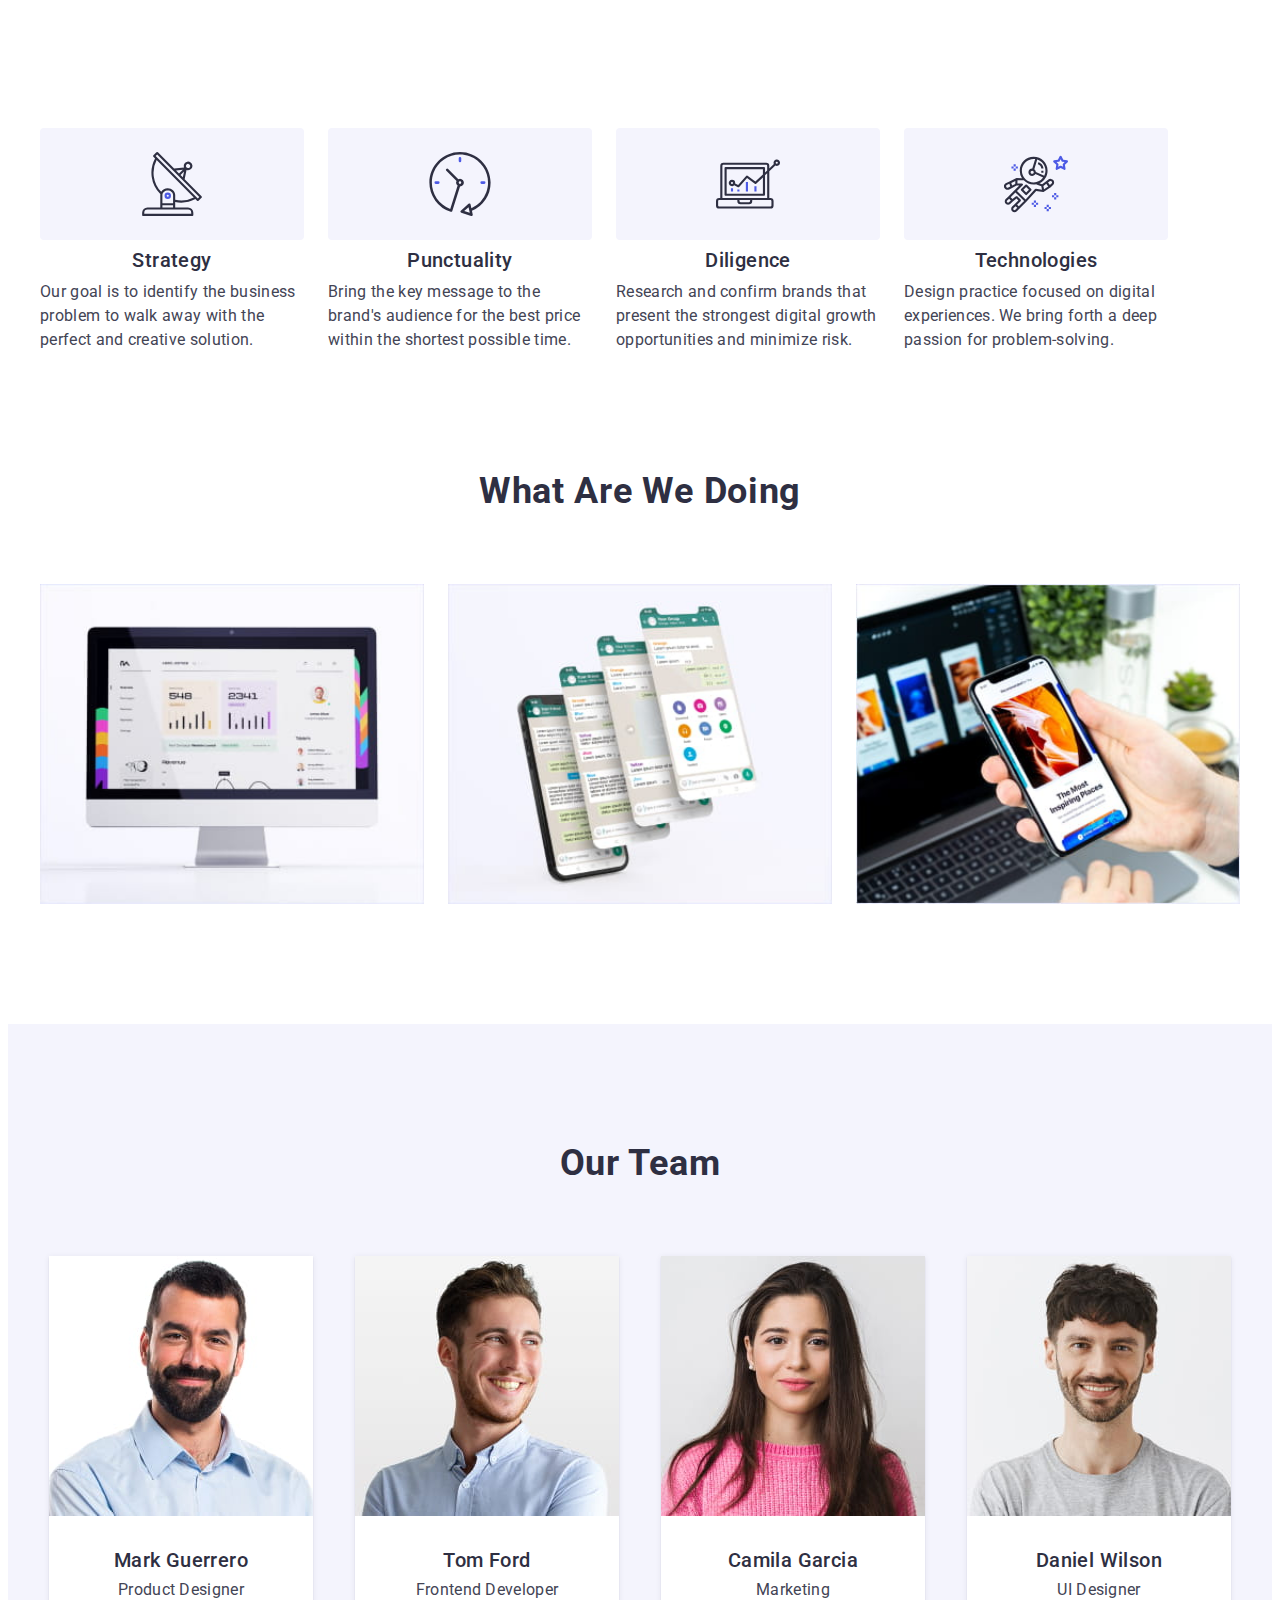
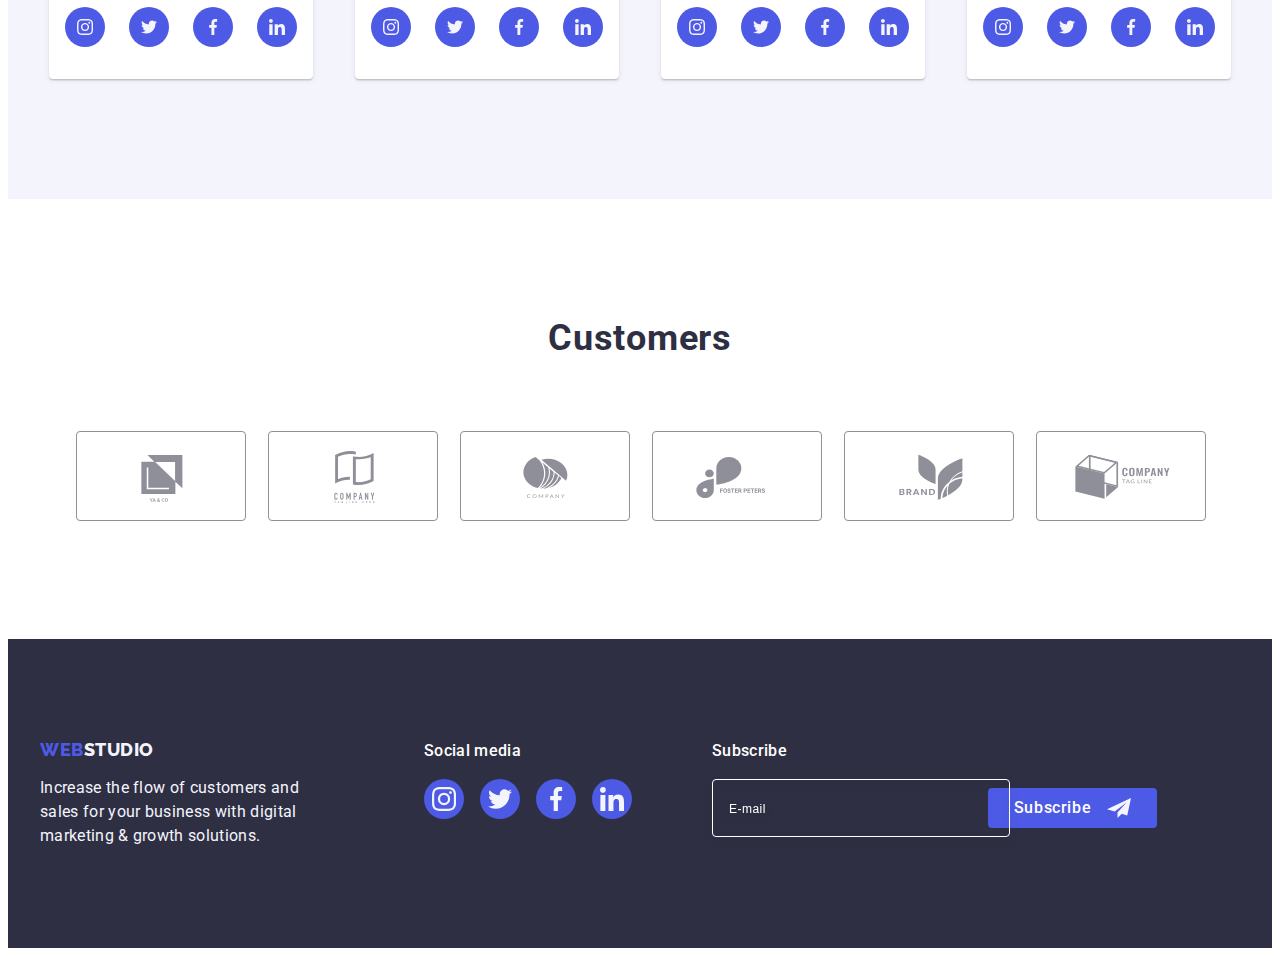
==== commit 3e11b846: "up3" ====
--- a/index.html
+++ b/index.html
@@ -65,7 +65,7 @@
         </div>
       </section> -->
       <!-- Benefits section -->
-      <!-- <section class="benefits">
+      <section class="section">
         <div class="container">
           <h2 class="subtitle visually-hidden"> Our benefits </h2>
           <ul class="list benefits-list">
@@ -119,9 +119,9 @@
             </li>
           </ul>
         </div>
-      </section> -->
+      </section>
       <!-- About section -->
-      <!-- <section class="about">
+      <section class="about">
         <div class="container">
           <h2 class="subtitle">What are we doing</h2>
           <ul class="list about-list">
@@ -136,7 +136,7 @@
             </li>
           </ul>
         </div>
-      </section> -->
+      </section>
       <!-- Team section -->
       <section class="team section">
         <div class="container">
@@ -390,7 +390,7 @@
         </div>
       </section>
       <!-- Customers section -->
-      <!-- <section class="customers-section">
+      <section class="section">
         <div class="container">
           <h2 class="customers-subtitle">Customers</h2>
           <ul class="customers-list list">
@@ -438,10 +438,10 @@
             </li>
           </ul>
         </div>
-      </section> -->
+      </section>
     </main>
     <!-- Footer section -->
-    <!-- <footer class="page-bottom">
+    <footer class="page-bottom">
       <div class="footer-container container">
         <div class="footer-info">
           <a href="./index.html" class="logo-bottom link"
@@ -532,7 +532,7 @@
           </div>
         </form>
       </div>
-    </footer> -->
+    </footer>
 
     <!-- Modal window -->
     <div class="backdrop is-hidden" data-modal>
--- a/css/styles.css
+++ b/css/styles.css
@@ -24,6 +24,7 @@
 
   --indent-hor: 24px;
   --indent-vert: 72px;
+  --items: 1;
 }
 
 .visually-hidden {
@@ -95,7 +96,8 @@
 
 img {
   display: block;
-  max-width: 100%;
+  width: 100%;
+  height: auto;
 }
 /* Base styles */
 body {
@@ -195,10 +197,17 @@
 }
 
 .page-bottom {
-  padding-top: 100px;
-  padding-bottom: 100px;
+  padding-top: 96px;
+  padding-bottom: 96px;
   background-color: var(--supporting-bg-cl);
   color: var(--secondary-bg-cl);
+}
+
+@media only screen and (min-width: 1200px) {
+  .page-bottom {
+    padding-top: 100px;
+    padding-bottom: 100px;
+  }
 }
 
 /* Menu */
@@ -251,8 +260,15 @@
 
 /* Benefits */
 .benefit-unit {
-  width: 264px;
-  font-size: 16px;
+  font-weight: 500;
+  font-size: 16px;
+  line-height: 1.5;
+}
+
+@media only screen and (min-width: 1200px) {
+  .benefit-unit {
+    font-weight: 400;
+  }
 }
 
 /* Buttons */
@@ -285,7 +301,7 @@
 }
 
 .filter-btn {
-  padding: 12px 24px;
+  padding: 8px 16px;
   font-family: inherit;
   cursor: pointer;
   background-color: var(--secondary-bg-cl);
@@ -300,6 +316,12 @@
   border-radius: 4px;
   transition: background-color var(--anim-fast), color var(--anim-fast),
     border-color var(--anim-fast), box-shadow var(--anim-fast);
+}
+
+@media only screen and (min-width: 768px) {
+  .filter-btn {
+    padding: 12px 24px;
+  }
 }
 
 .filter-btn:hover,
@@ -335,13 +357,23 @@
   text-transform: capitalize;
   color: var(--subtitle-cl);
 }
+
 .benefits-title {
   margin-bottom: 8px;
-  font-weight: 500;
-  font-size: 20px;
-  line-height: 1.2;
-  letter-spacing: 0.02em;
+  font-weight: 700;
+  font-size: 36px;
+  line-height: 1.11;
+  letter-spacing: 0.02em;
+  text-transform: capitalize;
+  text-align: center;
   color: var(--subtitle-cl);
+}
+@media only screen and (min-width: 1200px) {
+  .benefits-title {
+    font-weight: 500;
+    font-size: 20px;
+    line-height: 1.2;
+  }
 }
 
 /* Team */
@@ -435,25 +467,37 @@
   padding-bottom: 24px;
 }
 
-.benefits {
-  padding: 120px 0;
-}
-
 .benefits-list {
   display: flex;
-  /* gap: 24px; */
-}
-
-.benefits-list .item:not(:last-child) {
-  margin-right: 24px;
+  flex-wrap: wrap;
+  gap: 72px 24px;
 }
 
 .benefits-list .item {
-  width: calc((100% -72px) / 4);
+  width: 396px;
+}
+
+@media only screen and (min-width: 768px) {
+  .benefits-list .item {
+    width: 356px;
+  }
+}
+
+@media only screen and (min-width: 1200px) {
+  .benefits-list .item {
+    width: 264px;
+  }
 }
 
 .about {
-  padding-bottom: 120px;
+  display: none;
+}
+
+@media only screen and (min-width: 1200px) {
+  .about {
+    display: block;
+    padding-bottom: 120px;
+  }
 }
 
 .about-list {
@@ -488,15 +532,6 @@
   list-style: none;
   padding: 0;
   margin: 0;
-}
-
-.team-item {
-  width: 264px;
-  background-color: var(--main-bg-cl);
-
-  box-shadow: 0px 1px 6px rgba(46, 47, 66, 0.08), 0px 1px 1px rgba(46, 47, 66, 0.16),
-    0px 2px 1px rgba(46, 47, 66, 0.08);
-  border-radius: 0px 0px 4px 4px;
 }
 
 .team-card {
@@ -523,22 +558,99 @@
 }
 
 .portfolio {
-  padding-top: 96px;
-  padding-bottom: 120px;
+  padding-top: 48px;
+  padding-bottom: 48px;
+}
+
+@media only screen and (min-width: 768px) {
+  .portfolio {
+    padding-top: 64px;
+    padding-bottom: 96px;
+  }
+}
+
+@media only screen and (min-width: 1200px) {
+  .portfolio {
+    padding-top: 100px;
+    padding-bottom: 120px;
+  }
 }
 
 .filter-list {
-  display: flex;
-  justify-content: center;
-  gap: 24px;
-  margin-bottom: 72px;
+  margin-bottom: 48px;
+  gap: 16px 24px;
+  display: flex;
+  flex-wrap: wrap;
+  justify-content: left;
+}
+
+@media only screen and (min-width: 768px) {
+  .filter-list {
+    margin-bottom: 64px;
+    justify-content: center;
+  }
+}
+
+@media only screen and (min-width: 1200px) {
+  .filter-list {
+    margin-bottom: 72px;
+    justify-content: center;
+  }
+}
+
+.team-item {
+  width: 264px;
+  background-color: var(--main-bg-cl);
+  margin: auto;
+  box-shadow: 0px 1px 6px rgba(46, 47, 66, 0.08), 0px 1px 1px rgba(46, 47, 66, 0.16),
+    0px 2px 1px rgba(46, 47, 66, 0.08);
+  border-radius: 0px 0px 4px 4px;
+  flex-basis: calc((100% - var(--indent-vert) * (var(--items) - 1)) / var(--items));
+}
+
+@media only screen and (min-width: 768px) {
+  .team-item {
+    flex-basis: calc(100% / 2 - var(--indent-hor));
+  }
+}
+@media only screen and (min-width: 1200px) {
+  .team-item {
+    flex-basis: auto;
+  }
+}
+
+.porfolio-item {
+  flex-basis: calc((100% - 48px * (var(--items) - 1)) / var(--items));
+  margin: auto;
+}
+
+@media only screen and (min-width: 768px) {
+  .porfolio-item {
+    flex-basis: calc(100% / 2 - 24px);
+  }
+}
+
+@media only screen and (min-width: 1200px) {
+  .porfolio-item {
+    flex-basis: calc(100% / 3 - 24px);
+  }
 }
 
 .works-list {
   display: flex;
   flex-wrap: wrap;
-  column-gap: 24px;
-  row-gap: 48px;
+  gap: 48px 24px;
+}
+@media only screen and (min-width: 768px) {
+  .works-list {
+    gap: 72px 24px;
+  }
+}
+
+@media only screen and (min-width: 1200px) {
+  .works-list {
+    gap: 48px 24px;
+  }
 }
 
 .works-list > .item {
@@ -558,7 +670,7 @@
 }
 
 .features-box {
-  display: flex;
+  display: none;
   align-items: center;
   justify-content: center;
   width: 100%;
@@ -568,6 +680,12 @@
   border-radius: 4px;
 }
 
+@media only screen and (min-width: 1200px) {
+  .features-box {
+    display: flex;
+  }
+}
+
 .socials-item {
   width: 40px;
   height: 40px;
@@ -609,17 +727,18 @@
 }
 
 .footer-container {
-  display: flex;
-  align-items: baseline;
+  margin-left: auto;
+  margin-right: auto;
+}
+@media only screen and (min-width: 1200px) {
+  .footer-container {
+    display: flex;
+    align-items: baseline;
+  }
 }
 
 .footer-info {
   margin-right: 120px;
-}
-
-.customers-section {
-  padding-top: 120px;
-  padding-bottom: 120px;
 }
 
 .customers-item-icon {
@@ -634,8 +753,9 @@
 
 .customers-list {
   display: flex;
+  flex-wrap: wrap;
   justify-content: center;
-  gap: 24px;
+  gap: 72px 24px;
 }
 
 .customers-item {
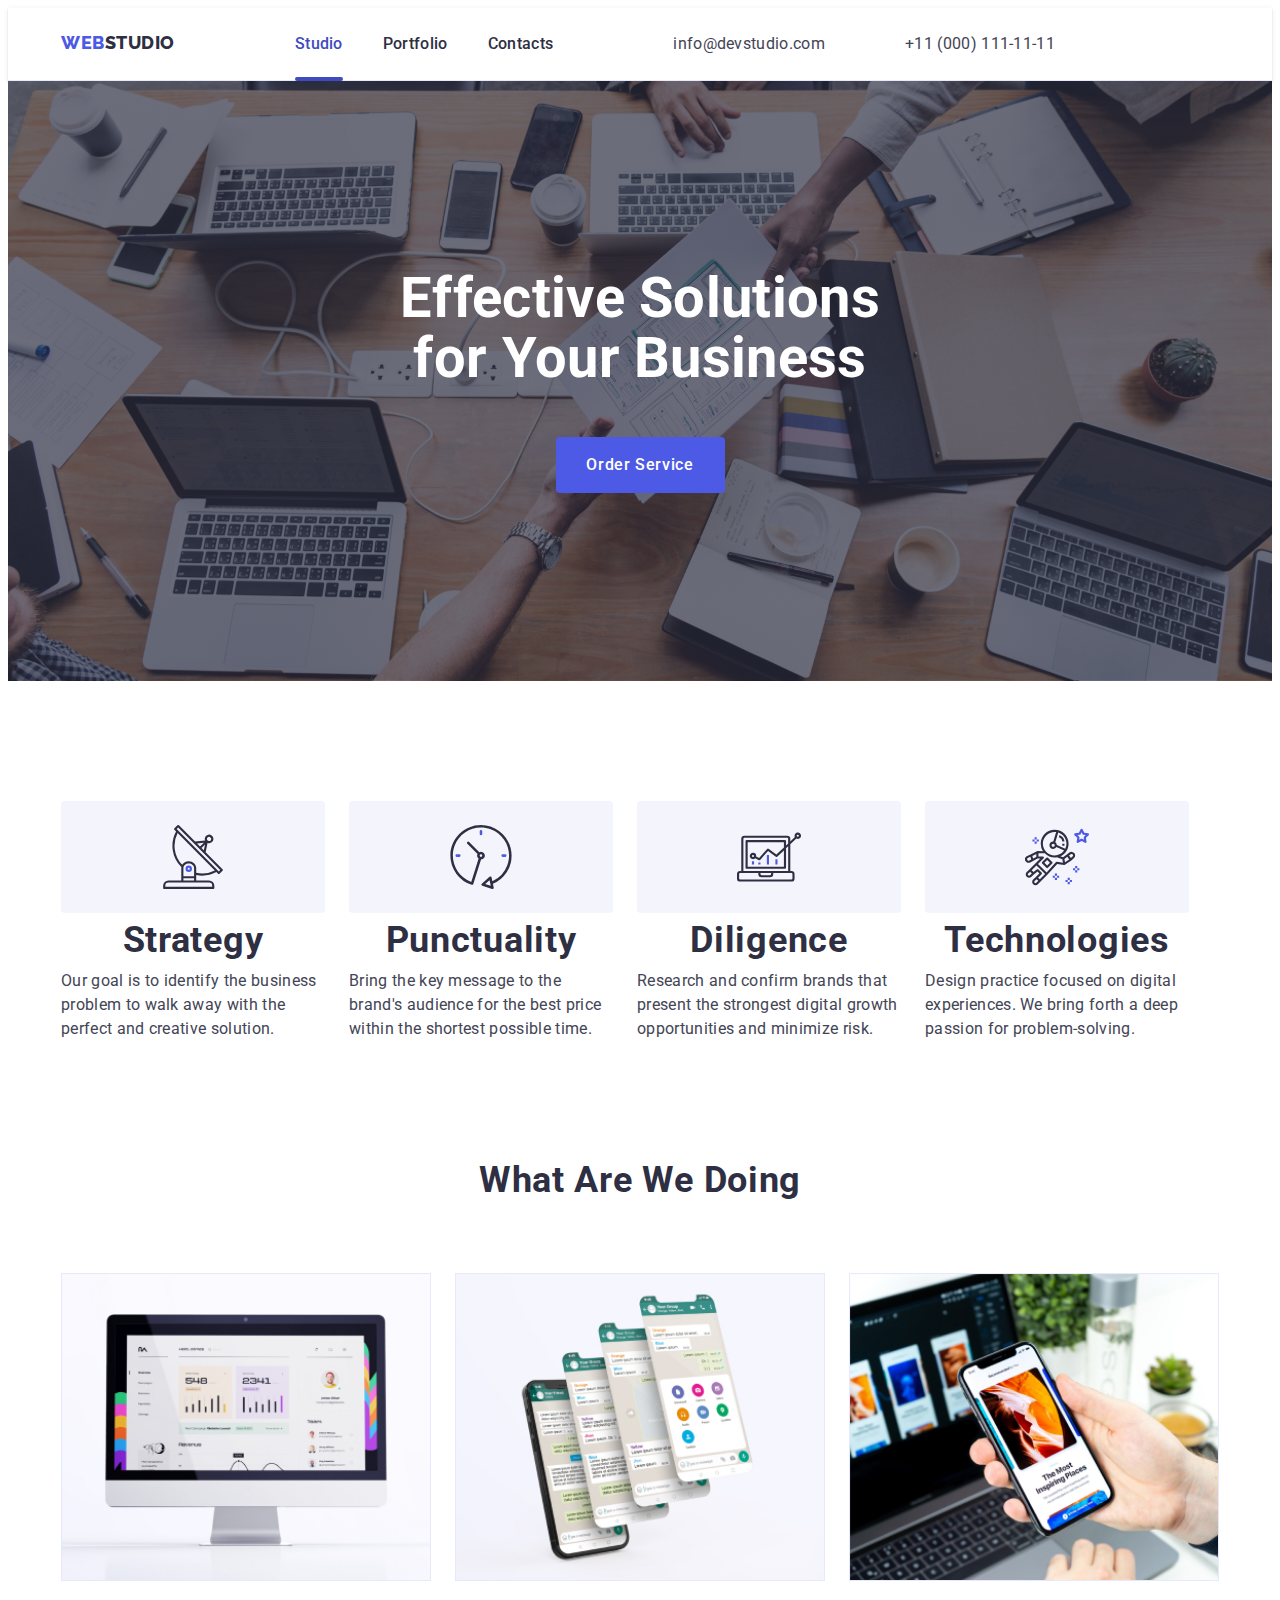
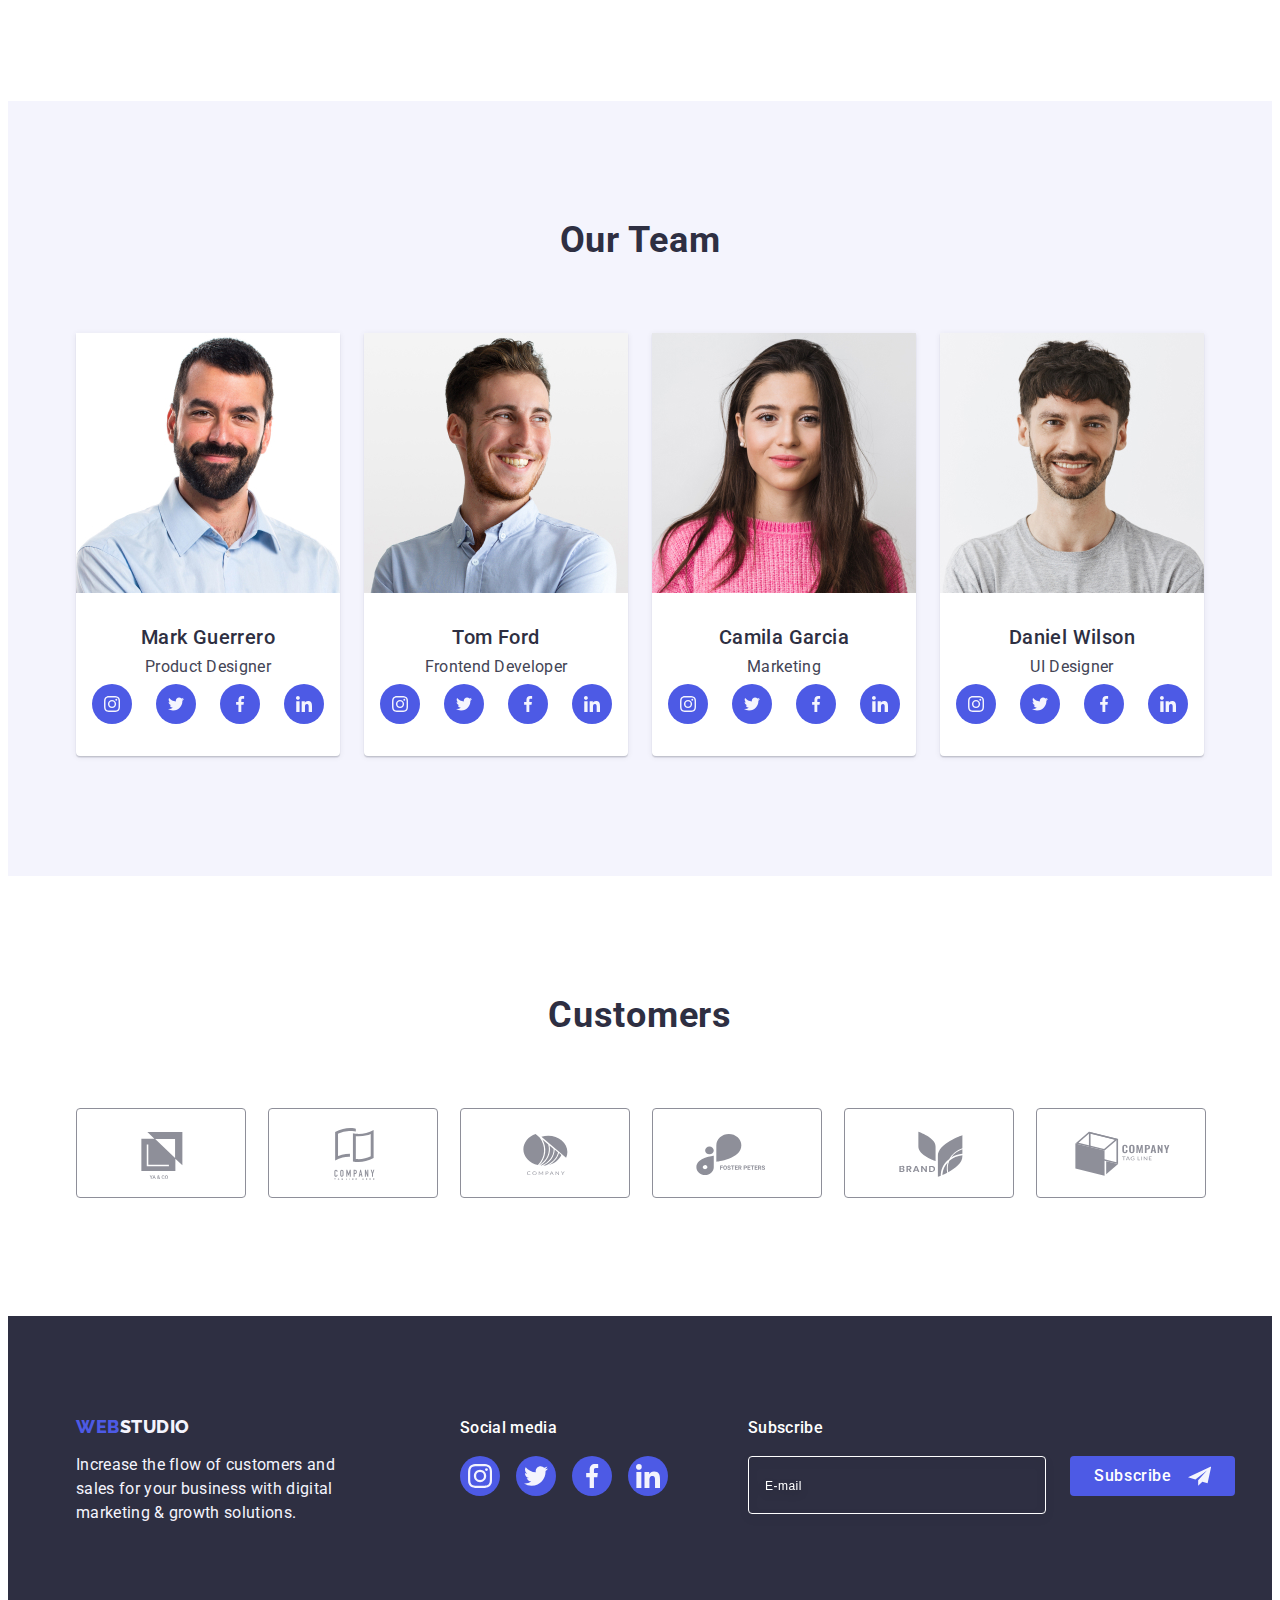
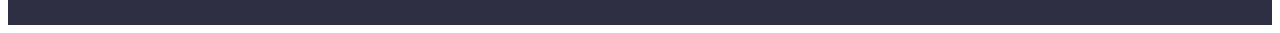
==== commit 2d89faff: "up10" ====
--- a/index.html
+++ b/index.html
@@ -24,14 +24,17 @@
   </head>
   <body>
     <!-- Header section -->
-    <!-- <header class="header-page">
+    <header class="header-page">
       <div class="container site-nav">
         <nav class="header-nav">
-          <a href="./index.html" class="header-nav-logo logo link"
-            >Web<span class="logo-part">Studio</span></a
-          >
+          <a href="./index.html" class="logo link">Web<span class="logo-part">Studio</span></a>
+          <button type="button" class="mobile-btn" data-mobile-open>
+            <svg class="icon-menu" width="47" height="32">
+              <use href="./images/icons.svg#burger"></use>
+            </svg>
+          </button>
           <ul class="header-nav-menu list">
-            <li class="item header-nav-item">
+            <li class="item">
               <a href="./index.html" class="active link unit-menu">Studio</a>
             </li>
             <li class="item">
@@ -44,26 +47,24 @@
         </nav>
         <address class="unit-info">
           <ul class="list adr-list">
-            <li class="item">
-              <a href="mailto:info@devstudio.com" class="link unit unit-info-item"
-                >info@devstudio.com</a
-              >
-            </li>
-            <li class="item">
-              <a href="tel:+110001111111" class="link unit unit-info-item">+11 (000) 111-11-11</a>
+            <li class="item adr-item">
+              <a href="mailto:info@devstudio.com" class="link unit-info-item">info@devstudio.com</a>
+            </li>
+            <li class="item adr-item">
+              <a href="tel:+110001111111" class="link unit-info-item">+11 (000) 111-11-11</a>
             </li>
           </ul>
         </address>
       </div>
-    </header> -->
+    </header>
     <main>
       <!-- Hero section -->
-      <!-- <section class="hero">
+      <section class="hero">
         <div class="container">
           <h1 class="main-header">Effective Solutions for Your Business</h1>
           <button type="button" class="main-btn" data-modal-open>Order Service</button>
         </div>
-      </section> -->
+      </section>
       <!-- Benefits section -->
       <section class="section">
         <div class="container">
@@ -126,13 +127,31 @@
           <h2 class="subtitle">What are we doing</h2>
           <ul class="list about-list">
             <li class="item">
-              <img src="./images/about_section/img1.jpg" alt="Monoblock" width="360" height="300" />
-            </li>
-            <li class="item">
-              <img src="./images/about_section/img2.jpg" alt="Phone" width="360" height="300" />
-            </li>
-            <li class="item">
-              <img src="./images/about_section/img3.jpg" alt="Notebook" width="360" height="300" />
+              <img
+                src="./images/about_section/img1n1@1x.jpg"
+                srcset="./images/about_section/img1n1@1x.jpg 1px, ./images/about_section/img1n1@2x.jpg 2px"
+                alt="Monoblock"
+                width="360"
+                height="300"
+              />
+            </li>
+            <li class="item">
+              <img
+                src="./images/about_section/img2n2@1x.jpg"
+                srcset="./images/about_section/img2n2@1x.jpg 1px, ./images/about_section/img2n2@2x.jpg 2px"
+                alt="Phone"
+                width="360"
+                height="300"
+              />
+            </li>
+            <li class="item">
+              <img
+                src="../images/about_section/img3n3@1x.jpg"
+                srcset="./images/about_section/img3n3@1x.jpg 1px, ./images/about_section/img3n3@2x.jpg 2px"
+                alt="Notebook"
+                width="360"
+                height="300"
+              />
             </li>
           </ul>
         </div>
@@ -143,7 +162,13 @@
           <h2 class="subtitle">Our Team</h2>
           <ul class="list team-list">
             <li class="team-item">
-              <img src="./images/our_team/img1.jpg" alt="Mark Guerrero" width="264" height="260" />
+              <img
+                src="./images/our_team/n1img@1x.jpg"
+                srcset="./images/our_team/n1img@1x.jpg 1x, /images/our_team/n1img@2x.jpg 2x"
+                alt="Mark Guerrero"
+                width="264"
+                height="260"
+              />
               <div class="team-card">
                 <h3 class="photo-name">Mark Guerrero</h3>
                 <p class="photo-desc-team">Product Designer</p>
@@ -204,7 +229,13 @@
               </div>
             </li>
             <li class="team-item">
-              <img src="./images/our_team/img2.jpg" alt="Tom Ford" width="264" height="260" />
+              <img
+                src="/images/our_team/n2img@1x.jpg"
+                srcset="./images/our_team/n2img@1x.jpg 1x, /images/our_team/n2img@2x.jpg 2x"
+                alt="Tom Ford"
+                width="264"
+                height="260"
+              />
               <div class="team-card">
                 <h3 class="photo-name">Tom Ford</h3>
                 <p class="photo-desc-team">Frontend Developer</p>
@@ -265,7 +296,13 @@
               </div>
             </li>
             <li class="team-item">
-              <img src="./images/our_team/img3.jpg" alt="amila Garcia" width="264" height="260" />
+              <img
+                src="./images/our_team/n3img@1x.jpg"
+                srcset="./images/our_team/n3img@1x.jpg 1x, /images/our_team/n3img@2x.jpg 2x"
+                alt="amila Garcia"
+                width="264"
+                height="260"
+              />
               <div class="team-card">
                 <h3 class="photo-name">Camila Garcia</h3>
                 <p class="photo-desc-team">Marketing</p>
@@ -326,7 +363,13 @@
               </div>
             </li>
             <li class="team-item">
-              <img src="./images/our_team/img4.jpg" alt="Daniel Wilson" width="264" height="260" />
+              <img
+                src="/images/our_team/n4img@1x.jpg"
+                srcset="./images/our_team/n4img@1x.jpg 1x, /images/our_team/n4img@2x.jpg 2x"
+                alt="Daniel Wilson"
+                width="264"
+                height="260"
+              />
               <div class="team-card">
                 <h3 class="photo-name">Daniel Wilson</h3>
                 <p class="photo-desc-team">UI Designer</p>
@@ -443,92 +486,95 @@
     <!-- Footer section -->
     <footer class="page-bottom">
       <div class="footer-container container">
-        <div class="footer-info">
-          <a href="./index.html" class="logo-bottom link"
-            >Web<span class="logo-part-bottom">Studio</span></a
-          >
-          <p class="footer-text">
-            Increase the flow of customers and sales for your business with digital marketing &
-            growth solutions.
-          </p>
+        <div class="footer-tablet">
+          <div class="footer-info">
+            <a href="./index.html" class="logo-bottom link"
+              >Web<span class="logo-part-bottom">Studio</span></a
+            >
+            <p class="footer-text">
+              Increase the flow of customers and sales for your business with digital marketing &
+              growth solutions.
+            </p>
+          </div>
+          <div class="footer-link">
+            <p class="footer-social">Social media</p>
+            <ul class="footer-social-list list">
+              <li class="socials-item">
+                <a
+                  class="socials-link link footer-socials-link"
+                  href="https://www.instagram.com/"
+                  target="_blank"
+                  rel="noopener noreferrer"
+                  aria-label="Instagram"
+                >
+                  <svg class="team-social-icon" width="24" height="24">
+                    <use href="./images/icons.svg#instagram"></use>
+                  </svg>
+                </a>
+              </li>
+              <li class="socials-item">
+                <a
+                  class="socials-link link footer-socials-link"
+                  href="https://twitter.com/"
+                  target="_blank"
+                  rel="noopener noreferrer"
+                  aria-label="Twitter"
+                >
+                  <svg class="team-social-icon" width="24" height="24">
+                    <use href="./images/icons.svg#twitter"></use>
+                  </svg>
+                </a>
+              </li>
+              <li class="socials-item">
+                <a
+                  class="socials-link link footer-socials-link"
+                  href="https://www.facebook.com/"
+                  target="_blank"
+                  rel="noopener noreferrer"
+                  aria-label="Facebook"
+                >
+                  <svg class="team-social-icon" width="24" height="24">
+                    <use href="./images/icons.svg#facebook"></use>
+                  </svg>
+                </a>
+              </li>
+              <li class="socials-item">
+                <a
+                  class="socials-link link footer-socials-link"
+                  href="https://www.linkedin.com/"
+                  target="_blank"
+                  rel="noopener noreferrer"
+                  aria-label="Linkedin"
+                >
+                  <svg class="team-social-icon" width="24" height="24">
+                    <use href="./images/icons.svg#linkedin"></use>
+                  </svg>
+                </a>
+              </li>
+            </ul>
+          </div>
         </div>
-        <div class="footer-link">
-          <p class="footer-social">Social media</p>
-          <ul class="footer-social-list list">
-            <li class="socials-item">
-              <a
-                class="socials-link link footer-socials-link"
-                href="https://www.instagram.com/"
-                target="_blank"
-                rel="noopener noreferrer"
-                aria-label="Instagram"
-              >
-                <svg class="team-social-icon" width="24" height="24">
-                  <use href="./images/icons.svg#instagram"></use>
-                </svg>
-              </a>
-            </li>
-            <li class="socials-item">
-              <a
-                class="socials-link link footer-socials-link"
-                href="https://twitter.com/"
-                target="_blank"
-                rel="noopener noreferrer"
-                aria-label="Twitter"
-              >
-                <svg class="team-social-icon" width="24" height="24">
-                  <use href="./images/icons.svg#twitter"></use>
-                </svg>
-              </a>
-            </li>
-            <li class="socials-item">
-              <a
-                class="socials-link link footer-socials-link"
-                href="https://www.facebook.com/"
-                target="_blank"
-                rel="noopener noreferrer"
-                aria-label="Facebook"
-              >
-                <svg class="team-social-icon" width="24" height="24">
-                  <use href="./images/icons.svg#facebook"></use>
-                </svg>
-              </a>
-            </li>
-            <li class="socials-item">
-              <a
-                class="socials-link link footer-socials-link"
-                href="https://www.linkedin.com/"
-                target="_blank"
-                rel="noopener noreferrer"
-                aria-label="Linkedin"
-              >
-                <svg class="team-social-icon" width="24" height="24">
-                  <use href="./images/icons.svg#linkedin"></use>
-                </svg>
-              </a>
-            </li>
-          </ul>
-        </div>
+        <form class="subscription-form" name="subscription-form">
+          <div class="subscription-div">
+            <strong class="subscription-form-title subtitle">Subscribe</strong>
+            <div class="subscription-form-group" role="group">
+              <label class="subscription-form-label">
+                <input
+                  class="subscription-form-input"
+                  type="email"
+                  name="email"
+                  required
+                  placeholder="E-mail"
+                />
+              </label>
 
-        <form class="subscription-form" name="subscription-form">
-          <strong class="subscription-form-title subtitle">Subscribe</strong>
-          <div class="subscription-form-group" role="group">
-            <label class="subscription-form-label">
-              <input
-                class="subscription-form-input"
-                type="email"
-                name="email"
-                required
-                placeholder="E-mail"
-              />
-            </label>
-
-            <button class="subscription-btn main-btn" type="submit">
-              Subscribe
-              <svg class="subscription-form-icon" width="24" height="24">
-                <use href="./images/icons.svg#send"></use>
-              </svg>
-            </button>
+              <button class="subscription-btn footer-btn" type="submit">
+                Subscribe
+                <svg class="subscription-form-icon" width="24" height="24">
+                  <use href="./images/icons.svg#send"></use>
+                </svg>
+              </button>
+            </div>
           </div>
         </form>
       </div>
@@ -601,6 +647,91 @@
         </form>
       </div>
     </div>
+    <!-- Mobile menu -->
+    <div class="mobile-menu is-hidden" data-mobile>
+      <button type="button" class="mobile-close" data-mobile-close>
+        <svg class="modal-close-icon" width="8" height="8">
+          <use href="./images/icons.svg#close-icon"></use>
+        </svg>
+      </button>
+      <ul class="list mobile-list">
+        <li class="item mobile-item">
+          <a href="./index.html" class="link mobile-link active">Studio</a>
+        </li>
+        <li class="item mobile-item">
+          <a href="./portfolio.html" class="link mobile-link">Portfolio</a>
+        </li>
+        <li class="item mobile-item">
+          <a href="" class="link mobile-link">Contacts</a>
+        </li>
+      </ul>
+      <ul class="list mobile-adr">
+        <li class="item mobile-item">
+          <a href="tel:+110001111111" class="link mobile-link tel link-active"
+            >+11 (000) 111-11-11</a
+          >
+        </li>
+        <li class="item mobile-item">
+          <a href="mailto:info@devstudio.com" class="link mobile-link small">info@devstudio.com</a>
+        </li>
+      </ul>
+
+      <ul class="mobile-social-list list">
+        <li class="socials-item">
+          <a
+            class="socials-link link footer-socials-link"
+            href="https://www.instagram.com/"
+            target="_blank"
+            rel="noopener noreferrer"
+            aria-label="Instagram"
+          >
+            <svg class="team-social-icon" width="24" height="24">
+              <use href="./images/icons.svg#instagram"></use>
+            </svg>
+          </a>
+        </li>
+        <li class="socials-item">
+          <a
+            class="socials-link link footer-socials-link"
+            href="https://twitter.com/"
+            target="_blank"
+            rel="noopener noreferrer"
+            aria-label="Twitter"
+          >
+            <svg class="team-social-icon" width="24" height="24">
+              <use href="./images/icons.svg#twitter"></use>
+            </svg>
+          </a>
+        </li>
+        <li class="socials-item">
+          <a
+            class="socials-link link footer-socials-link"
+            href="https://www.facebook.com/"
+            target="_blank"
+            rel="noopener noreferrer"
+            aria-label="Facebook"
+          >
+            <svg class="team-social-icon" width="24" height="24">
+              <use href="./images/icons.svg#facebook"></use>
+            </svg>
+          </a>
+        </li>
+        <li class="socials-item">
+          <a
+            class="socials-link link footer-socials-link"
+            href="https://www.linkedin.com/"
+            target="_blank"
+            rel="noopener noreferrer"
+            aria-label="Linkedin"
+          >
+            <svg class="team-social-icon" width="24" height="24">
+              <use href="./images/icons.svg#linkedin"></use>
+            </svg>
+          </a>
+        </li>
+      </ul>
+    </div>
+    <script src="./js/mobile.js"></script>
     <script src="./js/modal.js"></script>
   </body>
 </html>
--- a/css/styles.css
+++ b/css/styles.css
@@ -40,6 +40,12 @@
   margin: -1px;
 }
 
+.list {
+  list-style: none;
+  padding: 0;
+  margin: 0;
+}
+
 .header-page {
   line-height: calc(16 / 14);
   width: 100%;
@@ -48,12 +54,18 @@
     0px 1px 6px rgba(46, 47, 66, 0.08);
 }
 
+@media only screen and (min-width: 768px) {
+  .head {
+    display: flex;
+  }
+}
+
 .section {
   padding: 96px 0;
   /* padding: 120px 0; */
 }
 
-@media only screen and (min-width: 1200px) {
+@media only screen and (min-width: 1158px) {
   .section {
     padding: 120px 0;
   }
@@ -62,7 +74,7 @@
 .container {
   /* Basic styles */
   min-width: 320px;
-  max-width: 396px;
+  max-width: 428px;
   padding: 0 16px;
   margin: 0 auto;
   /* max-width: 1158px;
@@ -73,13 +85,15 @@
 /* Tablet screen */
 @media only screen and (min-width: 768px) {
   .container {
+    min-width: none;
+    max-width: none;
     max-width: 768px;
   }
 }
 /* Desktop screen */
-@media only screen and (min-width: 1200px) {
+@media only screen and (min-width: 1158px) {
   .container {
-    max-width: 1200px;
+    max-width: 1158px;
     padding: 0 15px;
   }
 }
@@ -112,55 +126,117 @@
 
 /* Header */
 
-.site-nav {
-  display: flex;
-  justify-content: space-between;
+@media only screen and (min-width: 768px) {
+  .site-nav {
+    display: flex;
+  }
 }
 
 .header-nav {
   display: flex;
   align-items: center;
-  margin-right: 332px;
+}
+
+@media only screen and (min-width: 768px) {
+  .header-nav {
+    margin-right: 120px;
+    align-items: baseline;
+  }
+}
+
+@media only screen and (1158px) {
+  .header-nav {
+    margin-right: auto;
+    align-items: baseline;
+  }
+}
+
+.mobile-btn {
+  display: block;
+  cursor: pointer;
+  border: none;
+
+  background-color: var(--main-bg-cl);
+}
+
+@media only screen and (min-width: 768px) {
+  .mobile-btn {
+    display: none;
+  }
+}
+
+.icon-menu {
+  width: 32px;
+  height: 22px;
+
+  fill: var(--second-color);
 }
 
 .link {
   text-decoration: none;
 }
 
-.header-nav-logo {
-  display: block;
-  margin-right: 76px;
-}
-
 .header-nav-menu {
-  display: flex;
+  display: none;
+}
+@media only screen and (min-width: 768px) {
+  .header-nav-menu {
+    display: flex;
+  }
+}
+
+.header-nav-menu .item:not(:last-child) {
+  margin-right: 40px;
 }
 
 /* Logo */
 .logo {
-  display: inline-block;
+  display: block;
+  padding-top: 24px;
+  padding-bottom: 24px;
+  margin-right: auto;
+  text-transform: uppercase;
+  font-family: 'Raleway', sans-serif;
+  font-weight: 800;
+  font-size: 18px;
+  line-height: 1.17;
+  letter-spacing: 0.03em;
+
+  color: var(--logo-part-cl);
+}
+
+@media only screen and (min-width: 768px) {
+  .logo {
+    margin-right: 120px;
+  }
+}
+
+@media only screen and (min-width: 1158pxpx) {
+  .logo {
+    margin-right: 76px;
+  }
+}
+
+.logo-bottom {
+  display: block;
+  text-align: center;
   text-transform: uppercase;
   font-family: var(--secondary-font);
   font-weight: 800;
   font-size: 18px;
   line-height: 1.17;
-  align-items: center;
-  letter-spacing: 0.03em;
-  color: var(--logo-part-cl);
-}
-
-.logo-bottom {
-  display: inline-block;
-  text-transform: uppercase;
-  font-family: var(--secondary-font);
-  font-weight: 800;
-  font-size: 18px;
-  line-height: 1.17;
-  align-items: center;
+
   letter-spacing: 0.03em;
   color: var(--logo-part-cl);
   margin-bottom: 16px;
 }
+
+@media only screen and (min-width: 768px) {
+  .logo-bottom {
+    text-align: left;
+  }
+}
+
 .logo-part {
   color: var(--subtitle-cl);
 }
@@ -179,17 +255,62 @@
 
 /* Main content */
 .hero {
-  max-width: 1440px;
-  margin: auto;
+  padding: 112px 0;
+  max-width: 428px;
+  margin-left: auto;
   margin-right: auto;
-  padding: 188px 0;
-  text-align: center;
-  background-color: var(--supporting-bg-cl);
+
+  background-color: var(--subtitle-cl);
+  background-position: center;
+  background-repeat: no-repeat;
+  background-size: cover;
   background-image: linear-gradient(rgba(46, 47, 66, 0.7), rgba(46, 47, 66, 0.7)),
-    url(../images/hero/peopleoffice.jpg);
-  background-repeat: no-repeat;
-  background-position: center;
-  background-size: cover;
+    url(../images/hero/Dark-bg@1x.jpg);
+}
+@media (min-devace-pixel-ratio: 2), (min-resolution: 192dpi), (min-resolution: 2dppx) {
+  .hero {
+    background-image: linear-gradient(rgba(46, 47, 66, 0.7), rgba(46, 47, 66, 0.7)),
+      url(../images/hero/Dark-bg@2x.jpg);
+  }
+}
+
+@media only screen and (min-width: 429px) {
+  .hero {
+    background-image: linear-gradient(rgba(46, 47, 66, 0.7), rgba(46, 47, 66, 0.7)),
+      url(../images/hero/Dark-bgtab@1x.jpg);
+  }
+}
+@media (min-devace-pixel-ratio: 2), (min-resolution: 192dpi), (min-resolution: 2dppx) {
+  .hero {
+    background-image: linear-gradient(rgba(46, 47, 66, 0.7), rgba(46, 47, 66, 0.7)),
+      url(../images/hero/Dark-bgtab@2x.jpg);
+  }
+}
+
+@media only screen and (min-width: 768px) {
+  .hero {
+    max-width: 768px;
+  }
+}
+@media only screen and (min-width: 769px) {
+  .hero {
+    background-image: linear-gradient(rgba(46, 47, 66, 0.7), rgba(46, 47, 66, 0.7)),
+      url(../images/hero/people-office\ 1desk@1x.jpg);
+  }
+}
+
+@media (min-devace-pixel-ratio: 2), (min-resolution: 192dpi), (min-resolution: 2dppx) {
+  .hero {
+    background-image: linear-gradient(rgba(46, 47, 66, 0.7), rgba(46, 47, 66, 0.7)),
+      url(../images/hero/people-office\ 1desk@2x.jpg);
+  }
+}
+
+@media only screen and (min-width: 1158px) {
+  .hero {
+    padding: 188px 0;
+    max-width: 1440px;
+  }
 }
 
 .team {
@@ -203,7 +324,7 @@
   color: var(--secondary-bg-cl);
 }
 
-@media only screen and (min-width: 1200px) {
+@media only screen and (min-width: 1158px) {
   .page-bottom {
     padding-top: 100px;
     padding-bottom: 100px;
@@ -218,12 +339,9 @@
   text-decoration: none;
   padding-top: 24px;
   padding-bottom: 24px;
+  display: block;
   position: relative;
   transition: color var(--anim-fast);
-}
-
-.active {
-  color: var(--accent-txt-cl);
 }
 
 .active::after {
@@ -240,15 +358,33 @@
 }
 
 .unit-info {
-  text-decoration: none;
-  color: inherit;
-  font-style: normal;
+  display: none;
+}
+
+@media only screen and (min-width: 768px) {
+  .unit-info {
+    display: block;
+    font-style: normal;
+  }
 }
 
 .unit-info-item {
-  text-decoration: none;
+  display: block;
+  font-size: 12px;
+  line-height: 1.17;
+
   color: inherit;
   transition: color var(--anim-fast);
+}
+@media only screen and (min-width: 1158px) {
+  .unit-info-item {
+    padding-top: 24px;
+    padding-bottom: 24px;
+
+    font-size: 16px;
+    line-height: 1.5;
+    letter-spacing: 0.02em;
+  }
 }
 
 .unit-info-item:hover,
@@ -265,7 +401,7 @@
   line-height: 1.5;
 }
 
-@media only screen and (min-width: 1200px) {
+@media only screen and (min-width: 1158px) {
   .benefit-unit {
     font-weight: 400;
   }
@@ -337,14 +473,23 @@
 /* Main content */
 
 .main-header {
-  max-width: 496px;
+  max-width: 320px;
   margin: 0 auto 48px;
+
+  text-align: center;
   font-weight: 700;
-  font-size: 56px;
-  line-height: 1.07;
-  text-align: center;
-  letter-spacing: 0.02em;
-  color: var(--main-header-cl);
+  font-size: 36px;
+  line-height: 1.11;
+
+  color: var(--main-bg-cl);
+}
+
+@media only screen and (min-width: 768px) {
+  .main-header {
+    max-width: 496px;
+    font-size: 56px;
+    line-height: 1.07;
+  }
 }
 
 .subtitle {
@@ -368,7 +513,7 @@
   text-align: center;
   color: var(--subtitle-cl);
 }
-@media only screen and (min-width: 1200px) {
+@media only screen and (min-width: 1158pxx) {
   .benefits-title {
     font-weight: 500;
     font-size: 20px;
@@ -395,11 +540,10 @@
 
 /* Footer */
 .footer-text {
+  margin-left: auto;
+  margin-right: auto;
   width: 264px;
   color: #f4f4fd;
-  font-size: 16px;
-  line-height: 1.5;
-  letter-spacing: 0.02em;
 }
 
 /* Portfolio */
@@ -447,24 +591,31 @@
   transform: translateY(0%);
 }
 
-/* .header-nav-item {
-  position: relative;
-} */
-
-.header-nav-menu .item:not(:last-child) {
-  margin-right: 40px;
-}
 .header-nav-menu.link {
   font-weight: 500;
 }
 .adr-list {
-  display: flex;
-}
-
-.adr-list .link {
-  display: block;
-  padding-top: 24px;
-  padding-bottom: 24px;
+  padding-top: 16px;
+  padding-bottom: 16px;
+}
+
+@media only screen and (min-width: 1158px) {
+  .adr-list {
+    padding: 0;
+    display: flex;
+    gap: 40px;
+    justify-content: center;
+  }
+}
+
+.adr-item:not(:last-child) {
+  margin-bottom: 12px;
+}
+
+@media only screen and (min-width: 1158px) {
+  .adr-item:not(:last-child) {
+    margin-bottom: 0;
+  }
 }
 
 .benefits-list {
@@ -483,7 +634,7 @@
   }
 }
 
-@media only screen and (min-width: 1200px) {
+@media only screen and (min-width: 1158px) {
   .benefits-list .item {
     width: 264px;
   }
@@ -493,7 +644,7 @@
   display: none;
 }
 
-@media only screen and (min-width: 1200px) {
+@media only screen and (min-width: 1158px) {
   .about {
     display: block;
     padding-bottom: 120px;
@@ -510,28 +661,18 @@
 }
 
 .team-list {
+  margin-left: auto;
+  margin-right: auto;
   display: flex;
   flex-wrap: wrap;
-  gap: 72px;
+  row-gap: 72px;
+  justify-content: center;
 }
 
 @media only screen and (min-width: 768px) {
   .team-list {
-    column-gap: 24px;
-    row-gap: 64px;
-  }
-}
-
-@media only screen and (min-width: 1200px) {
-  .team-list {
-    gap: 24px;
-  }
-}
-
-.list {
-  list-style: none;
-  padding: 0;
-  margin: 0;
+    gap: 64px 24px;
+  }
 }
 
 .team-card {
@@ -569,7 +710,7 @@
   }
 }
 
-@media only screen and (min-width: 1200px) {
+@media only screen and (min-width: 1158px) {
   .portfolio {
     padding-top: 100px;
     padding-bottom: 120px;
@@ -591,7 +732,7 @@
   }
 }
 
-@media only screen and (min-width: 1200px) {
+@media only screen and (min-width: 1158px) {
   .filter-list {
     margin-bottom: 72px;
     justify-content: center;
@@ -599,16 +740,15 @@
 }
 
 .team-item {
+  display: block;
   width: 264px;
   background-color: var(--main-bg-cl);
-  margin: auto;
   box-shadow: 0px 1px 6px rgba(46, 47, 66, 0.08), 0px 1px 1px rgba(46, 47, 66, 0.16),
     0px 2px 1px rgba(46, 47, 66, 0.08);
   border-radius: 0px 0px 4px 4px;
-  flex-basis: calc((100% - var(--indent-vert) * (var(--items) - 1)) / var(--items));
-}
-
-@media only screen and (min-width: 768px) {
+}
+
+/* @media only screen and (min-width: 768px) {
   .team-item {
     flex-basis: calc(100% / 2 - var(--indent-hor));
   }
@@ -617,7 +757,7 @@
   .team-item {
     flex-basis: auto;
   }
-}
+} */
 
 .porfolio-item {
   flex-basis: calc((100% - 48px * (var(--items) - 1)) / var(--items));
@@ -630,7 +770,7 @@
   }
 }
 
-@media only screen and (min-width: 1200px) {
+@media only screen and (min-width: 1158px) {
   .porfolio-item {
     flex-basis: calc(100% / 3 - 24px);
   }
@@ -639,9 +779,11 @@
 .works-list {
   display: flex;
   flex-wrap: wrap;
-  gap: 48px 24px;
-}
-@media only screen and (min-width: 768px) {
+  justify-content: center;
+  column-gap: 24px;
+  row-gap: 48px;
+}
+/* @media only screen and (min-width: 768px) {
   .works-list {
     gap: 72px 24px;
   }
@@ -651,10 +793,25 @@
   .works-list {
     gap: 48px 24px;
   }
-}
-
-.works-list > .item {
-  width: calc((100% - 48px) / 3);
+} */
+
+.portfolio-item {
+  width: 100%;
+  max-width: 396px;
+}
+
+@media only screen and (min-width: 768px) {
+  .portfolio-item {
+    width: calc((100% - 24px) / 2);
+    max-width: 356px;
+  }
+}
+
+@media only screen and (min-width: 1158px) {
+  .portfolio-item {
+    width: calc((100% - 48px) / 3);
+    max-width: 360px;
+  }
 }
 
 .works-info {
@@ -680,23 +837,23 @@
   border-radius: 4px;
 }
 
-@media only screen and (min-width: 1200px) {
+@media only screen and (min-width: 1158px) {
   .features-box {
     display: flex;
   }
 }
 
-.socials-item {
+/* .socials-item {
   width: 40px;
   height: 40px;
-}
+} */
 
 .socials-link {
   display: flex;
   align-items: center;
   justify-content: center;
-  width: 100%;
-  height: 100%;
+  width: 40px;
+  height: 40px;
   border-radius: 50%;
   background-color: var(--logo-part-cl);
   transition: background-color var(--anim-fast);
@@ -718,6 +875,7 @@
 }
 
 .footer-social {
+  text-align: center;
   font-weight: 500;
   font-size: 16px;
   line-height: calc(24 / 16);
@@ -726,19 +884,38 @@
   margin-bottom: 16px;
 }
 
-.footer-container {
-  margin-left: auto;
-  margin-right: auto;
-}
-@media only screen and (min-width: 1200px) {
+@media only screen and (min-width: 768px) {
+  .footer-social {
+    text-align: left;
+  }
+}
+
+@media only screen and (min-width: 1158px) {
   .footer-container {
     display: flex;
+    margin-left: auto;
+    margin-right: auto;
+    width: 1128px;
+
     align-items: baseline;
   }
 }
 
 .footer-info {
-  margin-right: 120px;
+  margin-bottom: 72px;
+}
+
+@media only screen and (min-width: 768px) {
+  .footer-info {
+    margin-bottom: 0;
+    margin-right: 24px;
+  }
+}
+
+@media only screen and (min-width: 1158px) {
+  .footer-info {
+    margin-right: 120px;
+  }
 }
 
 .customers-item-icon {
@@ -806,7 +983,14 @@
 .footer-social-list {
   display: flex;
   gap: 16px;
-  justify-content: center;
+  align-items: center;
+  justify-content: space-between;
+}
+
+@media only screen and (min-width: 768px) {
+  .footer-social-list {
+    justify-content: space-between;
+  }
 }
 
 .portfolio-link {
@@ -840,17 +1024,37 @@
 
 .modal {
   position: absolute;
-  width: 408px;
-  padding: 72px 24px 24px 24px;
-  min-height: 584px;
-  background-color: var(--modal-bg-cl);
+  top: 50%;
+  left: 50%;
+  transform: translate(-50%, -50%);
+
+  width: 100%;
+  max-width: 392px;
+
+  padding: 72px 16px 24px 16px;
+  min-height: 576px;
   border-radius: 4px;
-  top: calc(50%);
-  left: calc(50%);
-  transform: translate(-50%, -50%);
+
+  background-color: #fcfcfc;
   box-shadow: 0px 1px 1px rgba(0, 0, 0, 0.14), 0px 1px 3px rgba(0, 0, 0, 0.12),
     0px 2px 1px rgba(0, 0, 0, 0.2);
+  visibility: visible;
+  opacity: 1;
+
   transition: transform var(--anim-fast);
+}
+
+@media only screen and (min-width: 768px) {
+  .modal {
+    max-width: 408px;
+    padding: 72px 25px 24px 23px;
+  }
+}
+
+@media only screen and (min-width: 1158px) {
+  .modal {
+    padding: 72px 24px 24px 24px;
+  }
 }
 
 .modal-close-btn {
@@ -890,12 +1094,16 @@
 
 .modal-title {
   display: block;
-  margin-bottom: 10px;
+  margin-bottom: 16px;
   font-weight: 500;
   font-size: 16px;
-  line-height: calc(24 / 16);
   text-align: center;
   color: var(--subtitle-cl);
+}
+@media only screen and (max-width: 414px) {
+  .modal-title {
+    font-size: 13px;
+  }
 }
 
 .form-label {
@@ -991,23 +1199,42 @@
 .subscription-form-title {
   display: block;
   color: var(--main-bg-cl);
-  margin-bottom: 16px;
-  text-align: left;
+  gap: 16px;
+  text-align: center;
+  justify-content: space-between;
   font-size: 16px;
   font-weight: 500;
   line-height: calc(24 / 16);
+  margin-bottom: 16px;
+}
+
+@media only screen and (min-width: 768px) {
+  .subscription-form-title {
+    text-align: left;
+  }
 }
 .subscription-form-group {
-  display: flex;
-  align-items: center;
-  justify-content: center;
-  gap: 12px;
+  width: 100%;
+  max-width: 398px;
+}
+@media only screen and (min-width: 768px) {
+  .subscription-form-group {
+    max-width: none;
+    display: flex;
+    gap: 24px;
+  }
 }
 
 .subscription-form-label {
   display: block;
-  width: 264px;
-}
+  margin-bottom: 16px;
+}
+@media only screen and (min-width: 768px) {
+  .subscription-form-label {
+    margin-bottom: 0;
+  }
+}
+
 .subscription-form-input {
   width: 100%;
   height: 40px;
@@ -1024,8 +1251,22 @@
   color: var(--main-bg-cl);
 }
 
+@media only screen and (min-width: 768px) {
+  .subscription-form-input {
+    width: 264px;
+  }
+}
+
 .footer-link {
-  margin-right: 80px;
+  margin-left: auto;
+  margin-right: auto;
+  max-width: 208px;
+}
+
+@media only screen and (min-width: 768px) {
+  .footer-link {
+    margin-left: 0;
+  }
 }
 
 .subscription-form-input::placeholder {
@@ -1078,3 +1319,185 @@
 .form-check-input:checked + .register-form-icons .icon-unchecked {
   opacity: 0;
 }
+
+.mobile-menu {
+  position: fixed;
+  display: flex;
+  flex-direction: column;
+  top: 0;
+  left: 0;
+
+  width: 100%;
+  height: 100%;
+  min-width: 320px;
+
+  padding: 24px 24px 40px 40px;
+
+  background-color: var(--main-bg-cl);
+}
+
+.is-hidden {
+  opacity: 0;
+  visibility: hidden;
+  pointer-events: none;
+}
+
+.mobile-close {
+  margin: 0 0 32px auto;
+  width: 24px;
+  height: 24px;
+
+  display: flex;
+  justify-content: center;
+  align-items: center;
+
+  border-radius: 50%;
+  border: 1px solid rgba(0, 0, 0, 0.1);
+  background-color: var(--secondary-fon-color);
+
+  transition: background-color var(--anim-fast), border var(--anim-fast);
+}
+
+.mobile-close:hover,
+.mobile-close:focus {
+  background-color: var(--accent-txt-cl);
+  border: none;
+}
+
+.mobile-close:hover .modal-close-icon,
+.mobile-close:focus .modal-close-icon {
+  fill: var(--main-bg-cl);
+}
+
+.mobile-list {
+  margin-bottom: auto;
+}
+
+.mobile-item:not(:last-child) {
+  margin-bottom: 40px;
+}
+
+.mobile-link:hover,
+.mobile-link:focus {
+  color: var(--logo-part-cl);
+}
+
+.mobile-link {
+  display: block;
+
+  font-weight: 700;
+  font-size: 36px;
+  line-height: 1.11;
+
+  color: var(--subtitle-cl);
+  transition: color var(--anim-fast);
+}
+
+.mobile-adr {
+  margin-bottom: 48px;
+}
+
+@media only screen and (max-width: 414px) {
+  .mobile-link.tel {
+    font-weight: 600;
+    font-size: 26px;
+    line-height: 1.2;
+  }
+}
+
+.mobile-link.small {
+  font-weight: 500;
+  font-size: 20px;
+  line-height: 1.2;
+}
+.mobile-social-list {
+  display: flex;
+  gap: 56px;
+  justify-content: center;
+  width: 100%;
+  max-width: 328px;
+}
+
+.footer-tablet {
+  margin-bottom: 72px;
+}
+
+@media only screen and (min-width: 768px) {
+  .footer-tablet {
+    display: flex;
+    margin-left: auto;
+    margin-right: auto;
+    width: 552px;
+  }
+}
+
+@media only screen and (min-width: 1158px) {
+  .footer-tablet {
+    margin-bottom: 0;
+    margin-left: 0;
+    width: fit-content;
+    margin-right: 80px;
+  }
+}
+
+.subscription-form {
+  margin-left: auto;
+  margin-right: auto;
+}
+@media only screen and (min-width: 768px) {
+  .subscription-form {
+    width: 552px;
+  }
+}
+
+@media only screen and (min-width: 1158px) {
+  .subscription-form {
+    margin-left: 0;
+    margin-right: 0;
+    width: 453px;
+  }
+}
+
+.footer-btn {
+  display: flex;
+  margin-left: auto;
+  margin-right: auto;
+
+  width: 165px;
+  height: 40px;
+
+  padding-left: 24px;
+  padding-right: 24px;
+  align-items: center;
+
+  font-family: 'Roboto';
+  font-weight: 500;
+  font-size: 16px;
+  line-height: 1.5;
+  letter-spacing: 0.04em;
+  color: var(--main-bg-cl);
+  border: none;
+  border-radius: 4px;
+  cursor: pointer;
+
+  background-color: var(--logo-part-cl);
+
+  transition: background-color var(--anim-fast);
+}
+
+@media only screen and (min-width: 768px) {
+  .footer-btn {
+    margin-left: 0;
+    margin-right: 0;
+  }
+}
+
+.footer-btn:hover,
+.footer-btn:focus {
+  background-color: var(--accent-txt-cl);
+  box-shadow: 0px 4px 4px rgba(0, 0, 0, 0.15);
+}
+
+.active {
+  color: var(--accent-txt-cl);
+}
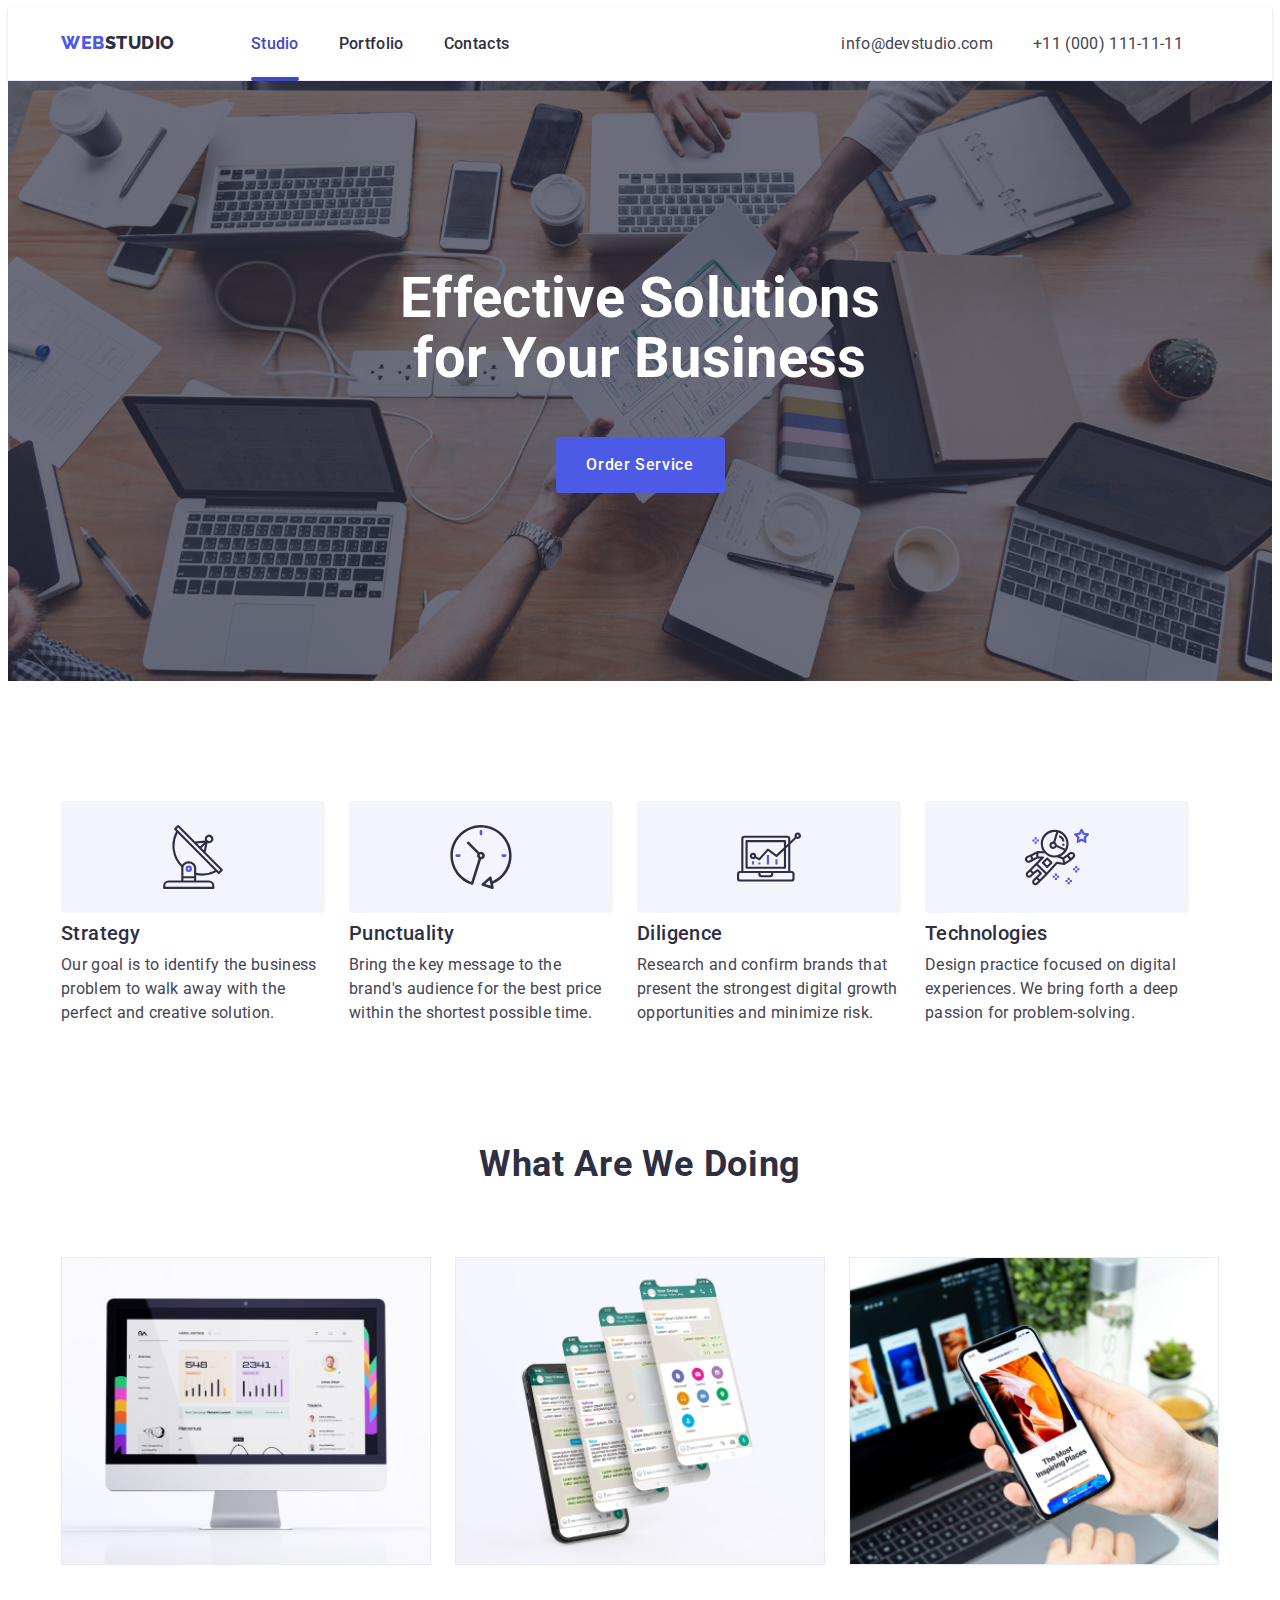
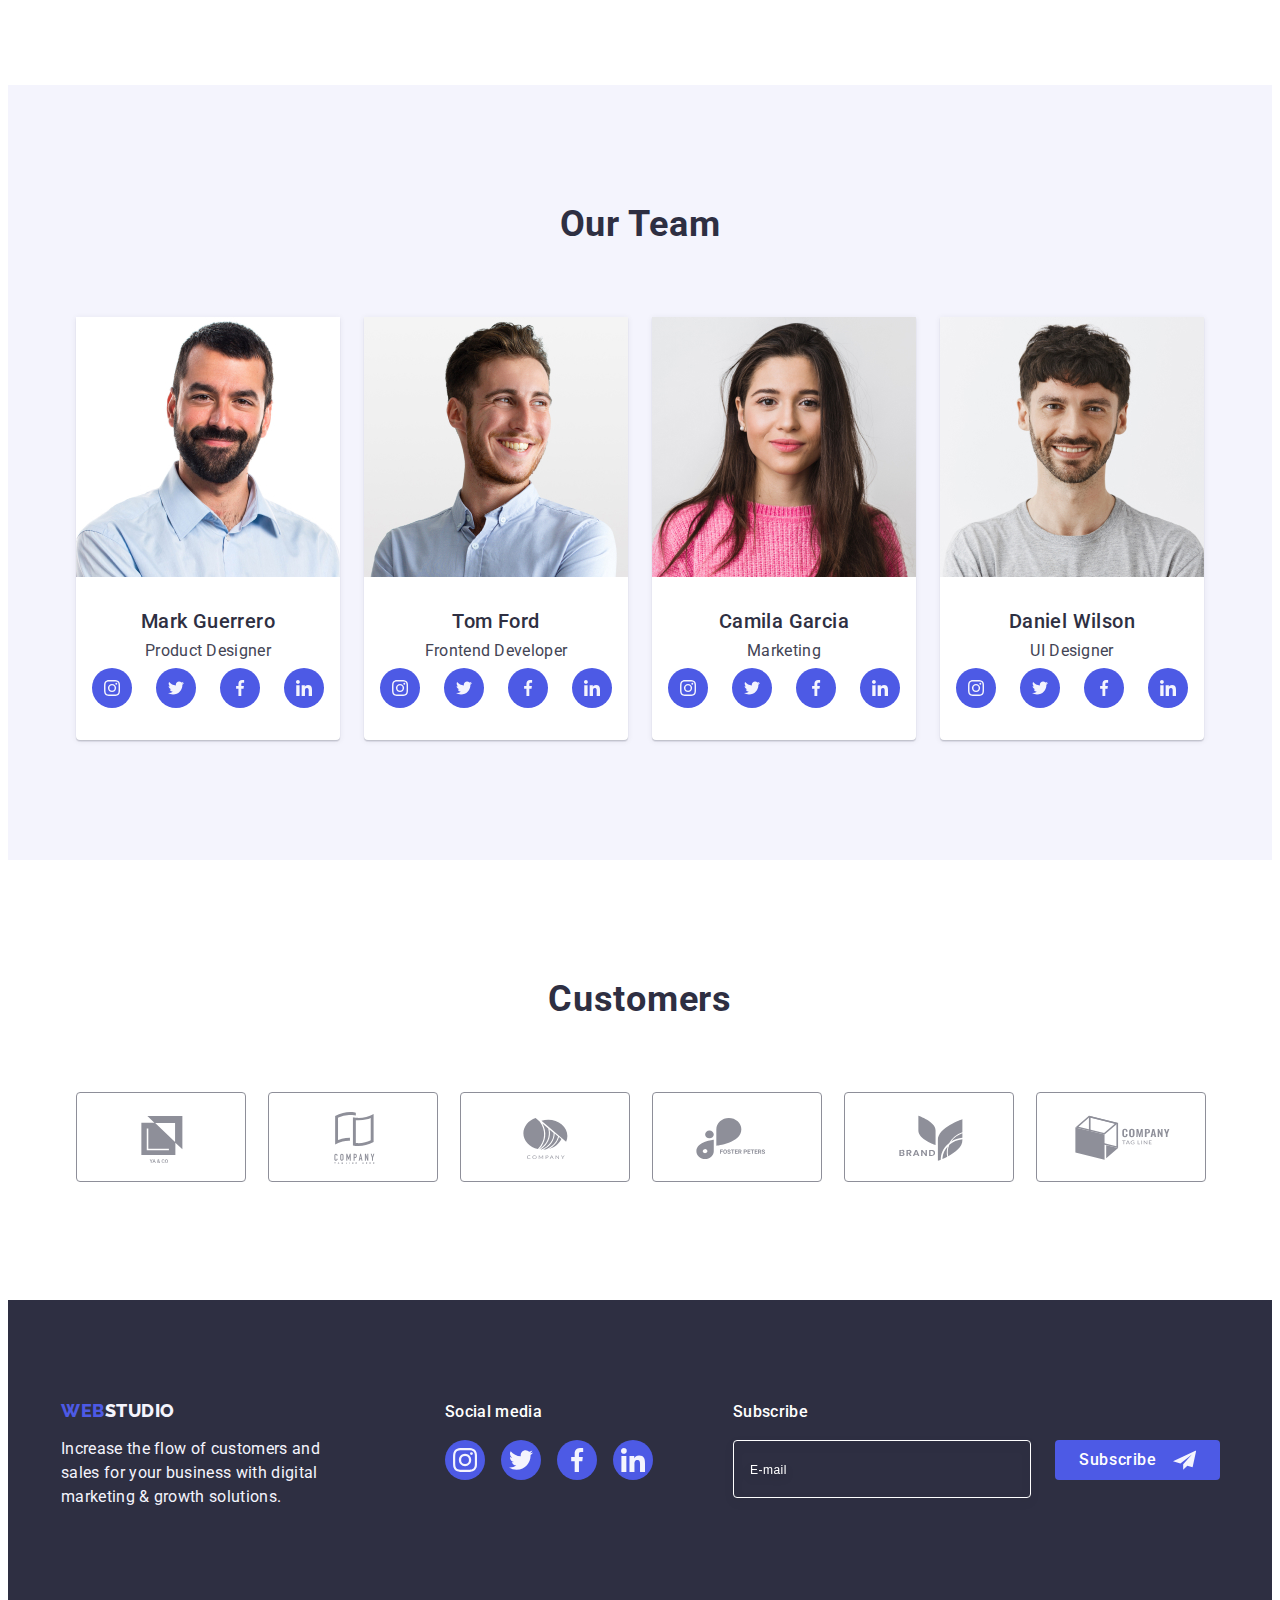
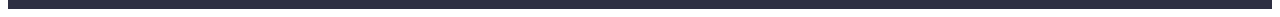
==== commit 80ba6472: "updateee2" ====
--- a/index.html
+++ b/index.html
@@ -129,7 +129,10 @@
             <li class="item">
               <img
                 src="./images/about_section/img1n1@1x.jpg"
-                srcset="./images/about_section/img1n1@1x.jpg 1px, ./images/about_section/img1n1@2x.jpg 2px"
+                srcset="
+                  ./images/about_section/img1n1@1x.jpg 1x,
+                  ./images/about_section/img1n1@2x.jpg 2x
+                "
                 alt="Monoblock"
                 width="360"
                 height="300"
@@ -138,7 +141,10 @@
             <li class="item">
               <img
                 src="./images/about_section/img2n2@1x.jpg"
-                srcset="./images/about_section/img2n2@1x.jpg 1px, ./images/about_section/img2n2@2x.jpg 2px"
+                srcset="
+                  ./images/about_section/img2n2@1x.jpg 1x,
+                  ./images/about_section/img2n2@2x.jpg 2x
+                "
                 alt="Phone"
                 width="360"
                 height="300"
@@ -146,8 +152,11 @@
             </li>
             <li class="item">
               <img
-                src="../images/about_section/img3n3@1x.jpg"
-                srcset="./images/about_section/img3n3@1x.jpg 1px, ./images/about_section/img3n3@2x.jpg 2px"
+                src="./images/about_section/img3n3@1x.jpg"
+                srcset="
+                  ./images/about_section/img3n3@1x.jpg 1x,
+                  ./images/about_section/img3n3@2x.jpg 2x
+                "
                 alt="Notebook"
                 width="360"
                 height="300"
@@ -164,7 +173,7 @@
             <li class="team-item">
               <img
                 src="./images/our_team/n1img@1x.jpg"
-                srcset="./images/our_team/n1img@1x.jpg 1x, /images/our_team/n1img@2x.jpg 2x"
+                srcset="./images/our_team/n1img@1x.jpg 1x, ./images/our_team/n1img@2x.jpg 2x"
                 alt="Mark Guerrero"
                 width="264"
                 height="260"
@@ -230,8 +239,8 @@
             </li>
             <li class="team-item">
               <img
-                src="/images/our_team/n2img@1x.jpg"
-                srcset="./images/our_team/n2img@1x.jpg 1x, /images/our_team/n2img@2x.jpg 2x"
+                src="./images/our_team/n2img@1x.jpg"
+                srcset="./images/our_team/n2img@1x.jpg 1x, ./images/our_team/n2img@2x.jpg 2x"
                 alt="Tom Ford"
                 width="264"
                 height="260"
@@ -298,7 +307,7 @@
             <li class="team-item">
               <img
                 src="./images/our_team/n3img@1x.jpg"
-                srcset="./images/our_team/n3img@1x.jpg 1x, /images/our_team/n3img@2x.jpg 2x"
+                srcset="./images/our_team/n3img@1x.jpg 1x, ./images/our_team/n3img@2x.jpg 2x"
                 alt="amila Garcia"
                 width="264"
                 height="260"
@@ -364,8 +373,8 @@
             </li>
             <li class="team-item">
               <img
-                src="/images/our_team/n4img@1x.jpg"
-                srcset="./images/our_team/n4img@1x.jpg 1x, /images/our_team/n4img@2x.jpg 2x"
+                src="./images/our_team/n4img@1x.jpg"
+                srcset="./images/our_team/n4img@1x.jpg 1x, ./images/our_team/n4img@2x.jpg 2x"
                 alt="Daniel Wilson"
                 width="264"
                 height="260"
--- a/css/styles.css
+++ b/css/styles.css
@@ -144,9 +144,9 @@
   }
 }
 
-@media only screen and (1158px) {
+@media only screen and (min-width: 1158px) {
   .header-nav {
-    margin-right: auto;
+    margin-right: 332px;
     align-items: baseline;
   }
 }
@@ -211,7 +211,7 @@
   }
 }
 
-@media only screen and (min-width: 1158pxpx) {
+@media only screen and (min-width: 1158px) {
   .logo {
     margin-right: 76px;
   }
@@ -513,7 +513,14 @@
   text-align: center;
   color: var(--subtitle-cl);
 }
-@media only screen and (min-width: 1158pxx) {
+
+@media only screen and (min-width: 768px) {
+  .benefits-title {
+    text-align: left;
+  }
+}
+
+@media only screen and (min-width: 1158px) {
   .benefits-title {
     font-weight: 500;
     font-size: 20px;
@@ -822,10 +829,6 @@
   background-color: var(--main-header-cl);
 }
 
-.adr-list .item:not(:last-child) {
-  margin-right: 40px;
-}
-
 .features-box {
   display: none;
   align-items: center;
@@ -890,12 +893,20 @@
   }
 }
 
+@media only screen and (min-width: 768px) {
+  .footer-container {
+    margin-left: auto;
+    margin-right: auto;
+    width: 552px;
+  }
+}
+
 @media only screen and (min-width: 1158px) {
   .footer-container {
     display: flex;
     margin-left: auto;
     margin-right: auto;
-    width: 1128px;
+    width: 1158px;
 
     align-items: baseline;
   }
@@ -1402,7 +1413,12 @@
     font-weight: 600;
     font-size: 26px;
     line-height: 1.2;
-  }
+    color: var(--logo-part-cl);
+  }
+}
+
+.mobile-link.tel {
+  color: var(--logo-part-cl);
 }
 
 .mobile-link.small {
@@ -1421,13 +1437,21 @@
 .footer-tablet {
   margin-bottom: 72px;
 }
+@media only screen and (max-width: 360px) {
+  .mobile-social-list {
+    display: flex;
+    gap: 30px;
+    justify-content: center;
+    width: 100%;
+    max-width: 328px;
+  }
+}
 
 @media only screen and (min-width: 768px) {
   .footer-tablet {
     display: flex;
     margin-left: auto;
     margin-right: auto;
-    width: 552px;
   }
 }
 
@@ -1443,11 +1467,6 @@
 .subscription-form {
   margin-left: auto;
   margin-right: auto;
-}
-@media only screen and (min-width: 768px) {
-  .subscription-form {
-    width: 552px;
-  }
 }
 
 @media only screen and (min-width: 1158px) {
